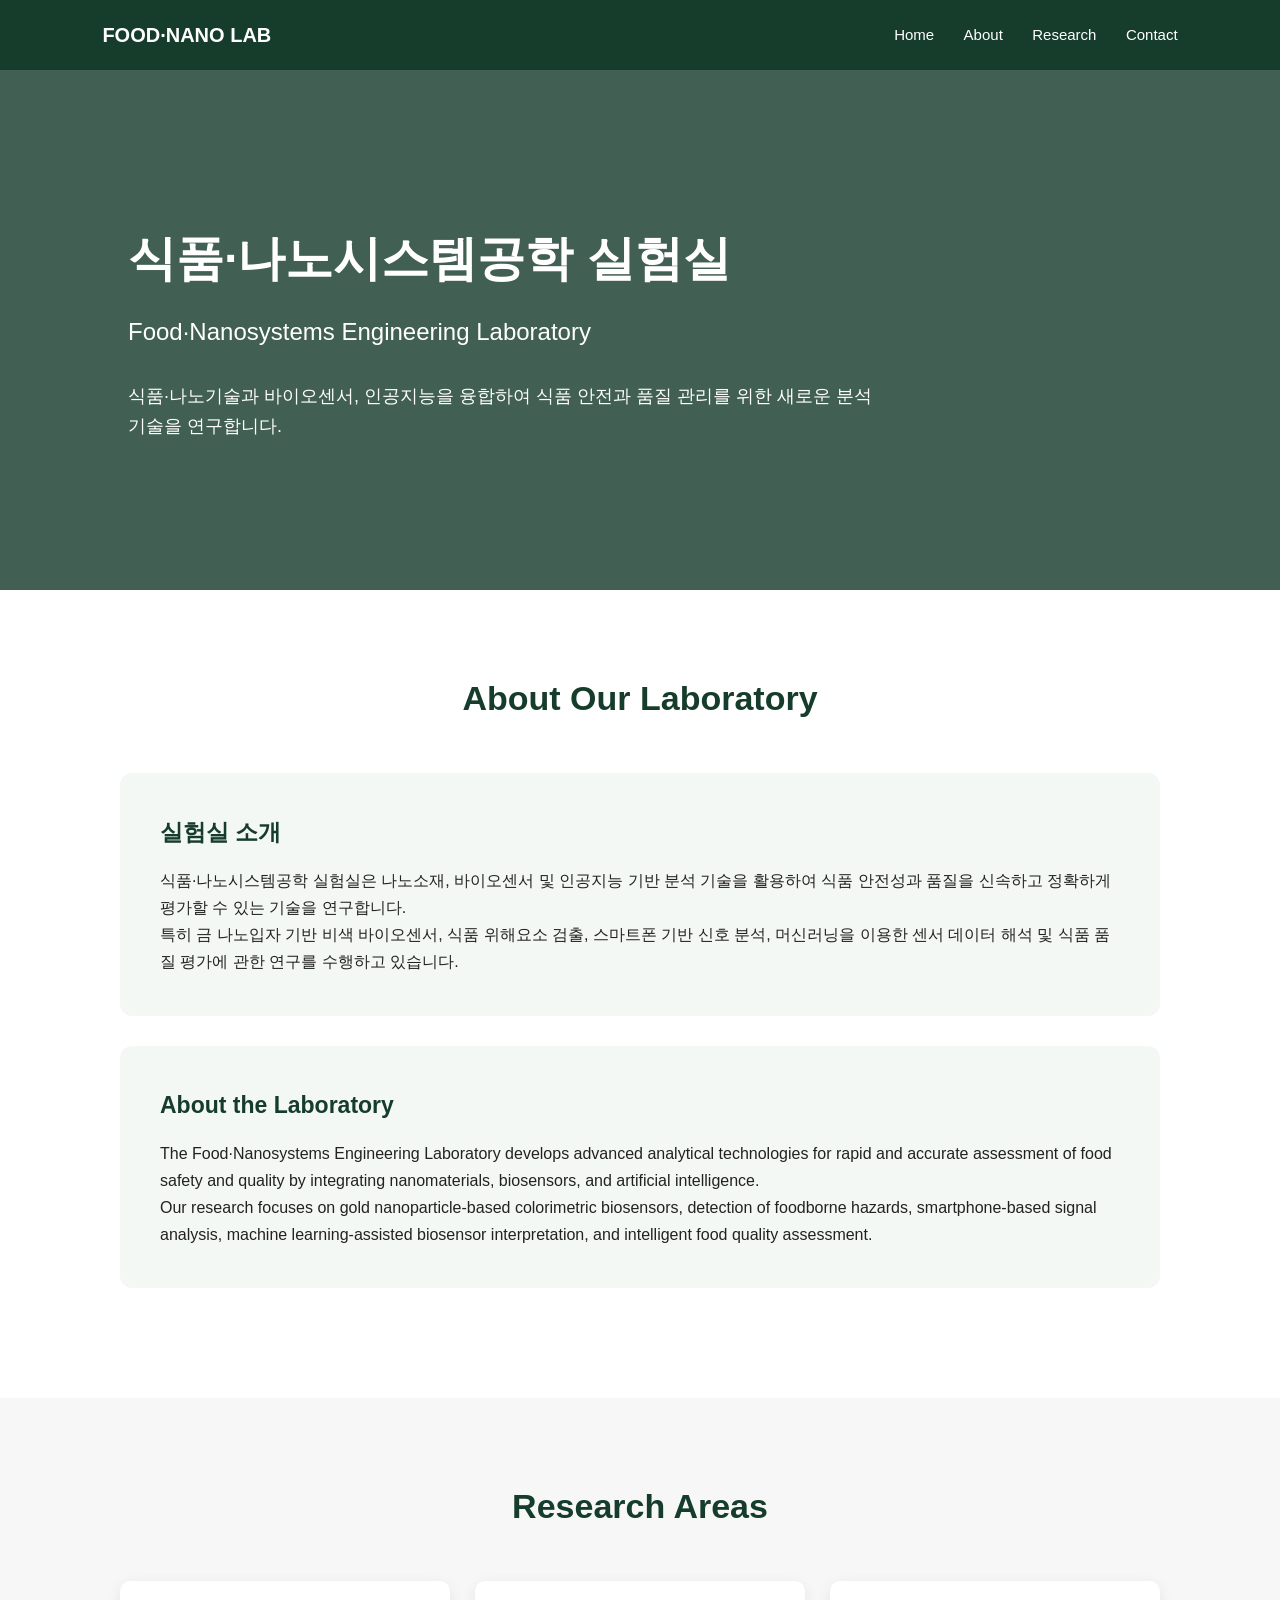
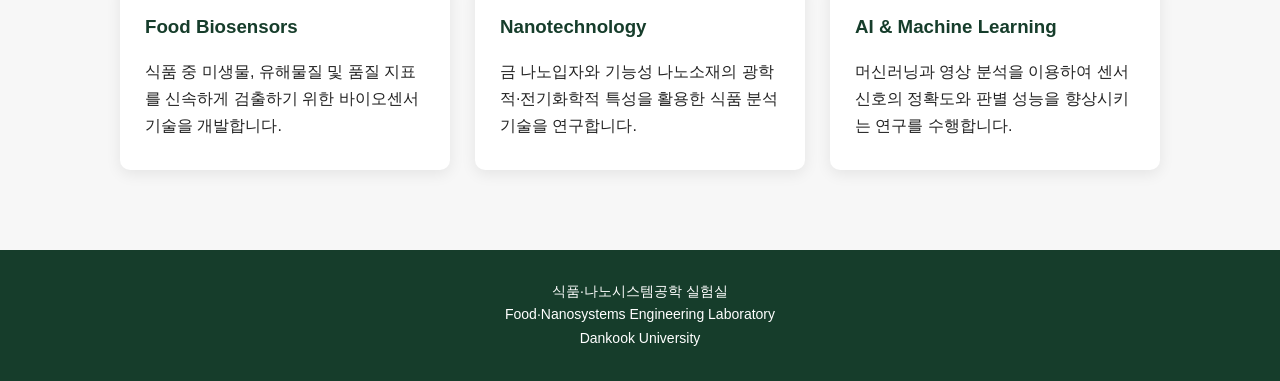
==== index.html @ b66c3d2a "Update index.html" ====
<!DOCTYPE html>
<html lang="ko">
<head>
  <meta charset="UTF-8">
  <meta name="viewport" content="width=device-width, initial-scale=1.0">

  <title>식품·나노시스템공학 실험실</title>

  <style>
    * {
      box-sizing: border-box;
      margin: 0;
      padding: 0;
    }

    body {
      font-family: Arial, "Noto Sans KR", sans-serif;
      color: #222;
      line-height: 1.7;
      background-color: #ffffff;
    }

    header {
      background-color: #163d2b;
      color: white;
      padding: 18px 8%;
      display: flex;
      justify-content: space-between;
      align-items: center;
    }

    .logo {
      font-size: 20px;
      font-weight: bold;
    }

    nav a {
      color: white;
      text-decoration: none;
      margin-left: 25px;
      font-size: 15px;
    }

    nav a:hover {
      text-decoration: underline;
    }

    .hero {
      min-height: 520px;
      padding: 120px 10%;
      display: flex;
      flex-direction: column;
      justify-content: center;
      background:
        linear-gradient(rgba(12, 50, 35, 0.78), rgba(12, 50, 35, 0.78)),
        url("https://images.unsplash.com/photo-1532187863486-abf9dbad1b69?auto=format&fit=crop&w=1600&q=80");
      background-size: cover;
      background-position: center;
      color: white;
    }

    .hero h1 {
      font-size: 48px;
      margin-bottom: 12px;
    }

    .hero h2 {
      font-size: 24px;
      font-weight: normal;
      margin-bottom: 28px;
    }

    .hero p {
      max-width: 760px;
      font-size: 18px;
    }

    .section {
      max-width: 1100px;
      margin: 0 auto;
      padding: 80px 30px;
    }

    .section-title {
      text-align: center;
      font-size: 34px;
      color: #163d2b;
      margin-bottom: 45px;
    }

    .about-box {
      background-color: #f4f8f5;
      padding: 40px;
      border-radius: 12px;
      margin-bottom: 30px;
    }

    .about-box h3 {
      color: #163d2b;
      margin-bottom: 15px;
      font-size: 23px;
    }

    .research {
      background-color: #f7f7f7;
    }

    .research-grid {
      display: grid;
      grid-template-columns: repeat(3, 1fr);
      gap: 25px;
    }

    .research-card {
      background-color: white;
      padding: 30px 25px;
      border-radius: 10px;
      box-shadow: 0 4px 15px rgba(0, 0, 0, 0.08);
    }

    .research-card h3 {
      color: #163d2b;
      margin-bottom: 15px;
    }

    footer {
      background-color: #163d2b;
      color: white;
      text-align: center;
      padding: 30px 20px;
      font-size: 14px;
    }

    @media (max-width: 768px) {
      header {
        flex-direction: column;
        align-items: flex-start;
      }

      nav {
        margin-top: 12px;
      }

      nav a {
        margin-left: 0;
        margin-right: 15px;
      }

      .hero {
        padding: 90px 30px;
      }

      .hero h1 {
        font-size: 34px;
      }

      .hero h2 {
        font-size: 19px;
      }

      .research-grid {
        grid-template-columns: 1fr;
      }
    }
  </style>
</head>

<body>

  <header>
    <div class="logo">FOOD·NANO LAB</div>

    <nav>
      <a href="#home">Home</a>
      <a href="#about">About</a>
      <a href="#research">Research</a>
      <a href="#contact">Contact</a>
    </nav>
  </header>

  <section class="hero" id="home">
    <h1>식품·나노시스템공학 실험실</h1>

    <h2>Food·Nanosystems Engineering Laboratory</h2>

    <p>
      식품·나노기술과 바이오센서, 인공지능을 융합하여
      식품 안전과 품질 관리를 위한 새로운 분석 기술을 연구합니다.
    </p>
  </section>

  <section class="section" id="about">
    <h2 class="section-title">About Our Laboratory</h2>

    <div class="about-box">
      <h3>실험실 소개</h3>

      <p>
        식품·나노시스템공학 실험실은 나노소재, 바이오센서 및
        인공지능 기반 분석 기술을 활용하여 식품 안전성과 품질을
        신속하고 정확하게 평가할 수 있는 기술을 연구합니다.
      </p>

      <p>
        특히 금 나노입자 기반 비색 바이오센서, 식품 위해요소 검출,
        스마트폰 기반 신호 분석, 머신러닝을 이용한 센서 데이터 해석 및
        식품 품질 평가에 관한 연구를 수행하고 있습니다.
      </p>
    </div>

    <div class="about-box">
      <h3>About the Laboratory</h3>

      <p>
        The Food·Nanosystems Engineering Laboratory develops advanced
        analytical technologies for rapid and accurate assessment of food
        safety and quality by integrating nanomaterials, biosensors, and
        artificial intelligence.
      </p>

      <p>
        Our research focuses on gold nanoparticle-based colorimetric
        biosensors, detection of foodborne hazards, smartphone-based signal
        analysis, machine learning-assisted biosensor interpretation, and
        intelligent food quality assessment.
      </p>
    </div>
  </section>

  <section class="research" id="research">
    <div class="section">
      <h2 class="section-title">Research Areas</h2>

      <div class="research-grid">

        <div class="research-card">
          <h3>Food Biosensors</h3>
          <p>
            식품 중 미생물, 유해물질 및 품질 지표를 신속하게 검출하기 위한
            바이오센서 기술을 개발합니다.
          </p>
        </div>

        <div class="research-card">
          <h3>Nanotechnology</h3>
          <p>
            금 나노입자와 기능성 나노소재의 광학적·전기화학적 특성을 활용한
            식품 분석 기술을 연구합니다.
          </p>
        </div>

        <div class="research-card">
          <h3>AI & Machine Learning</h3>
          <p>
            머신러닝과 영상 분석을 이용하여 센서 신호의 정확도와
            판별 성능을 향상시키는 연구를 수행합니다.
          </p>
        </div>

      </div>
    </div>
  </section>

  <footer id="contact">
    <p>식품·나노시스템공학 실험실</p>
    <p>Food·Nanosystems Engineering Laboratory</p>
    <p>Dankook University</p>
  </footer>

</body>
</html>
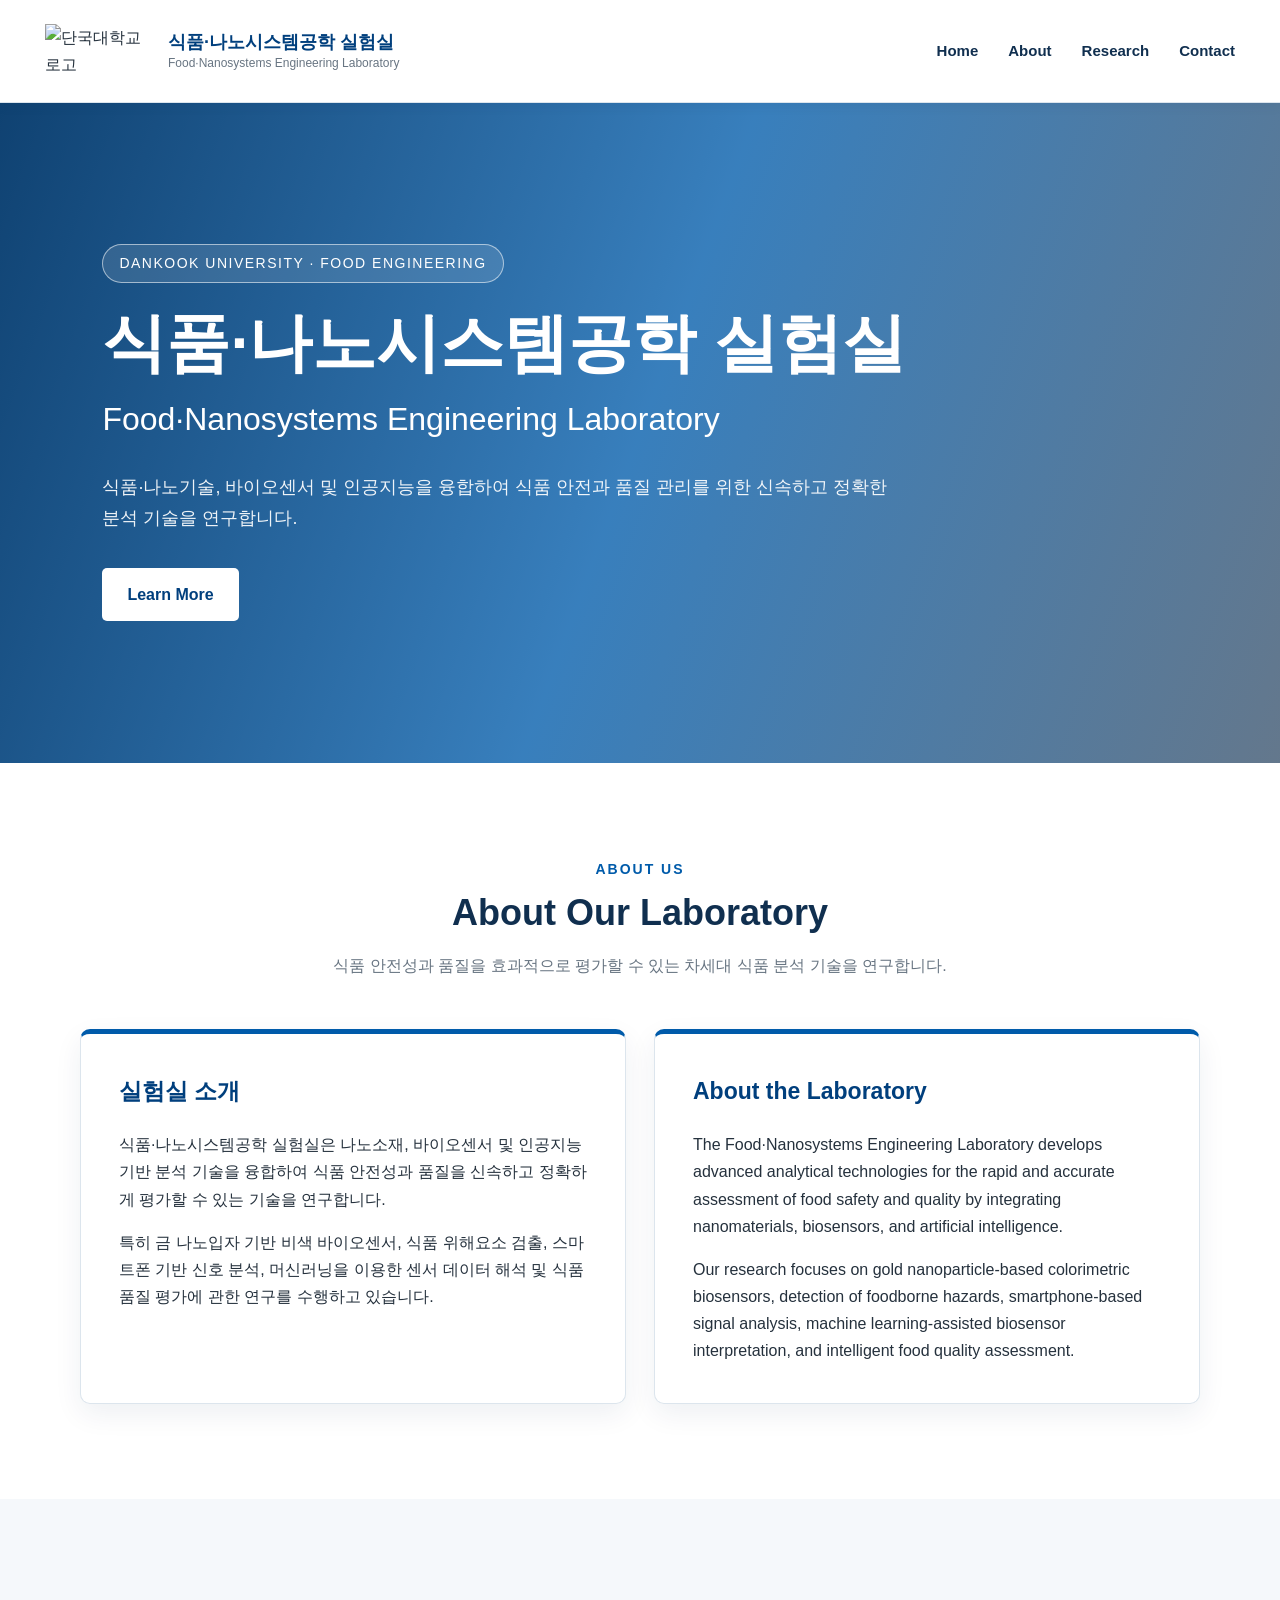
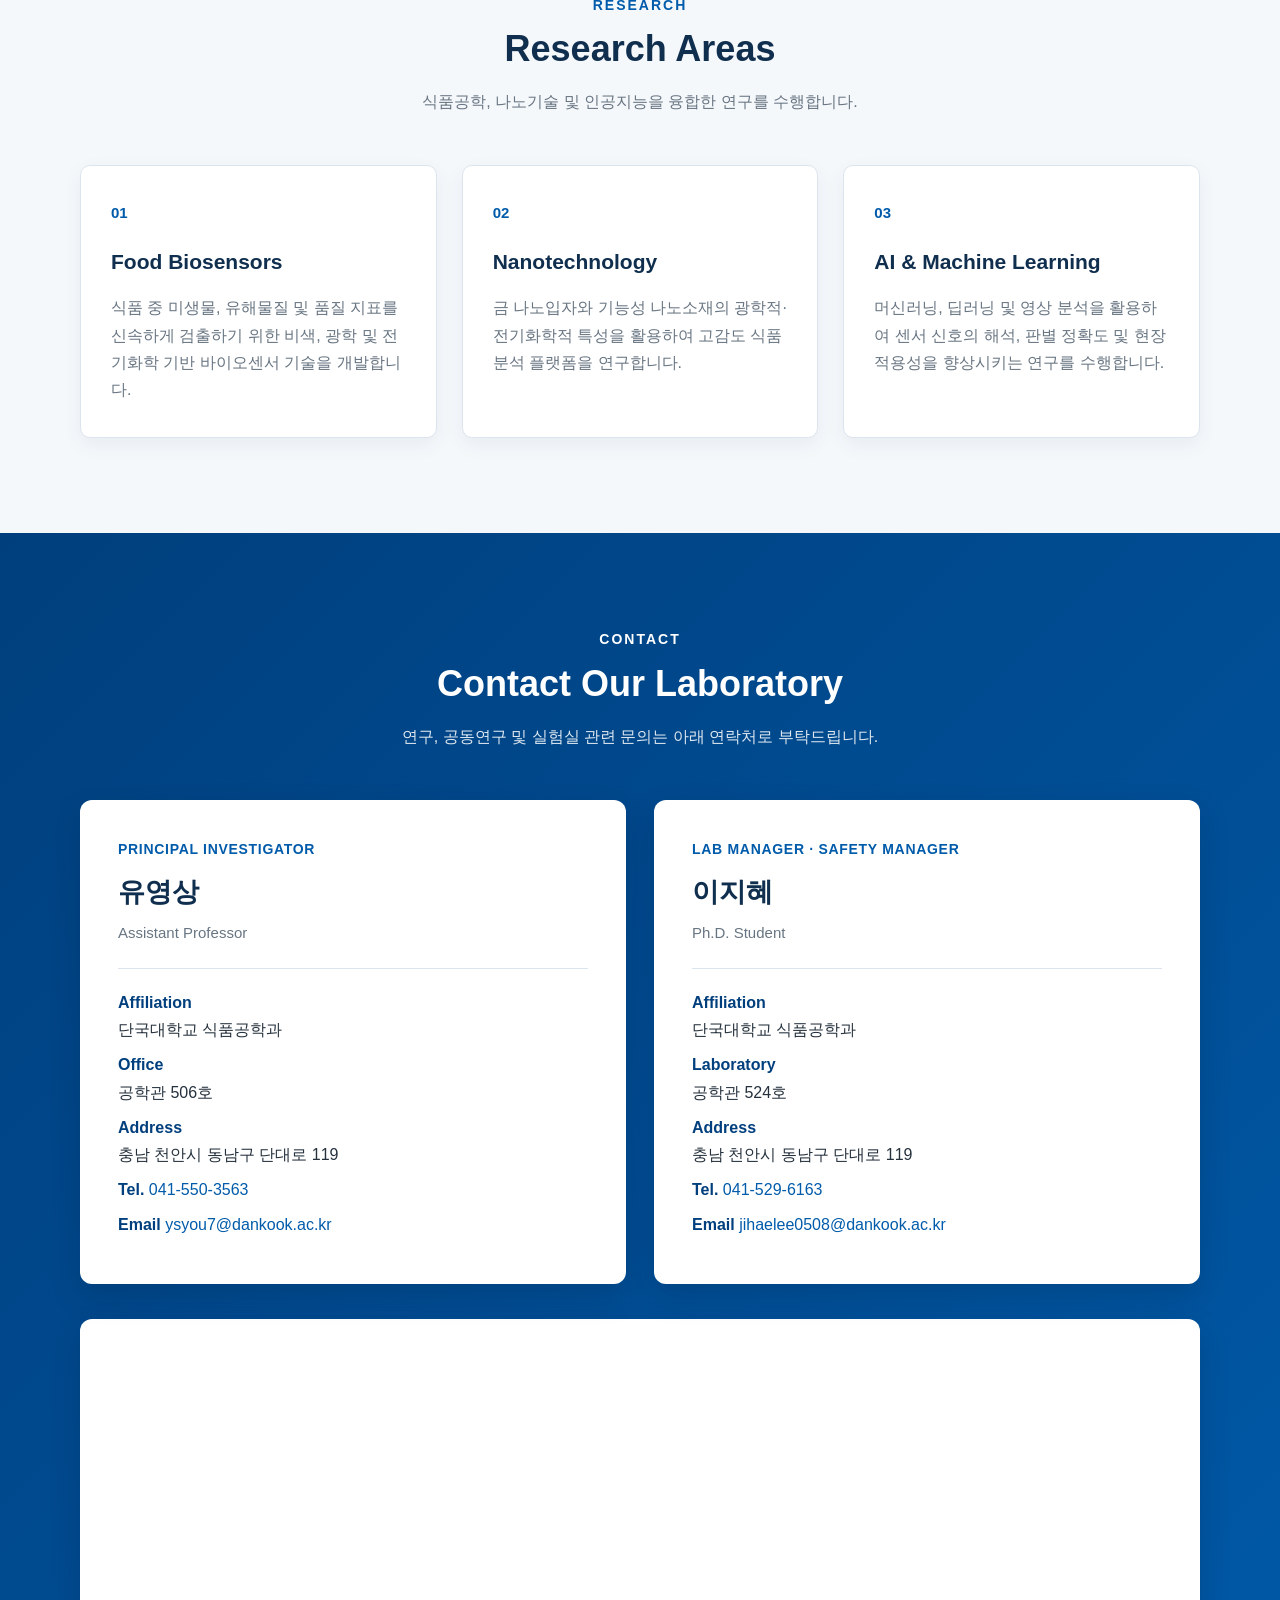
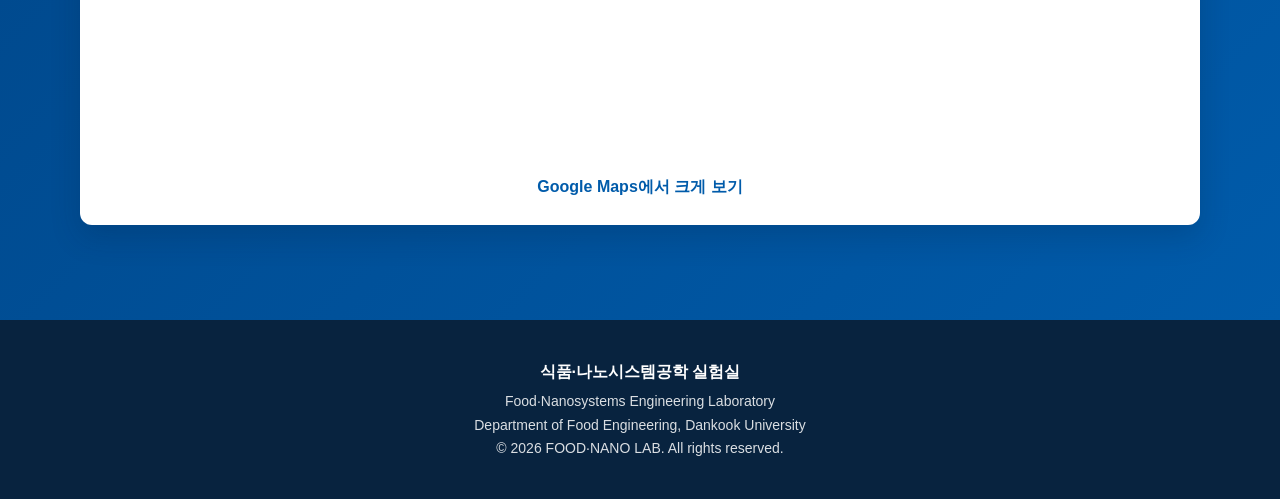
==== commit 882389a9: "Update index.html" ====
--- a/index.html
+++ b/index.html
@@ -4,105 +4,280 @@
   <meta charset="UTF-8">
   <meta name="viewport" content="width=device-width, initial-scale=1.0">
 
-  <title>식품·나노시스템공학 실험실</title>
+  <meta
+    name="description"
+    content="단국대학교 식품·나노시스템공학 실험실 공식 홈페이지"
+  >
+
+  <title>식품·나노시스템공학 실험실 | FOOD·NANO LAB</title>
 
   <style>
+    :root {
+      --dku-blue: #005baa;
+      --dku-dark-blue: #003f7d;
+      --dku-light-blue: #eaf4fc;
+      --navy: #102f4f;
+      --text: #25313d;
+      --gray: #687582;
+      --light-gray: #f5f8fb;
+      --border: #dce5ed;
+      --white: #ffffff;
+    }
+
     * {
       box-sizing: border-box;
       margin: 0;
       padding: 0;
     }
 
+    html {
+      scroll-behavior: smooth;
+    }
+
     body {
-      font-family: Arial, "Noto Sans KR", sans-serif;
-      color: #222;
+      font-family:
+        Arial,
+        "Noto Sans KR",
+        "Apple SD Gothic Neo",
+        sans-serif;
+      color: var(--text);
       line-height: 1.7;
-      background-color: #ffffff;
-    }
+      background-color: var(--white);
+    }
+
+    a {
+      color: inherit;
+    }
+
+    /* 상단 메뉴 */
 
     header {
-      background-color: #163d2b;
-      color: white;
-      padding: 18px 8%;
+      position: sticky;
+      top: 0;
+      z-index: 1000;
+      background-color: rgba(255, 255, 255, 0.96);
+      border-bottom: 1px solid var(--border);
+      box-shadow: 0 2px 12px rgba(16, 47, 79, 0.08);
+      backdrop-filter: blur(8px);
+    }
+
+    .header-inner {
+      max-width: 1250px;
+      min-height: 82px;
+      margin: 0 auto;
+      padding: 10px 30px;
       display: flex;
       justify-content: space-between;
       align-items: center;
-    }
-
-    .logo {
-      font-size: 20px;
-      font-weight: bold;
+      gap: 30px;
+    }
+
+    .brand {
+      display: flex;
+      align-items: center;
+      gap: 18px;
+      text-decoration: none;
+    }
+
+    .brand img {
+      width: 105px;
+      height: auto;
+      display: block;
+    }
+
+    .brand-text strong {
+      display: block;
+      color: var(--dku-dark-blue);
+      font-size: 18px;
+      line-height: 1.35;
+    }
+
+    .brand-text span {
+      display: block;
+      color: var(--gray);
+      font-size: 12px;
+      line-height: 1.4;
+    }
+
+    nav {
+      display: flex;
+      align-items: center;
+      gap: 30px;
     }
 
     nav a {
-      color: white;
+      position: relative;
+      color: var(--navy);
+      font-size: 15px;
+      font-weight: 700;
       text-decoration: none;
-      margin-left: 25px;
-      font-size: 15px;
+      padding: 28px 0;
+    }
+
+    nav a::after {
+      content: "";
+      position: absolute;
+      left: 0;
+      bottom: 20px;
+      width: 0;
+      height: 3px;
+      background-color: var(--dku-blue);
+      transition: width 0.25s ease;
     }
 
     nav a:hover {
-      text-decoration: underline;
-    }
+      color: var(--dku-blue);
+    }
+
+    nav a:hover::after {
+      width: 100%;
+    }
+
+    /* 메인 화면 */
 
     .hero {
-      min-height: 520px;
-      padding: 120px 10%;
+      position: relative;
+      min-height: 660px;
+      padding: 130px 8%;
       display: flex;
-      flex-direction: column;
-      justify-content: center;
+      align-items: center;
+      color: var(--white);
       background:
-        linear-gradient(rgba(12, 50, 35, 0.78), rgba(12, 50, 35, 0.78)),
-        url("https://images.unsplash.com/photo-1532187863486-abf9dbad1b69?auto=format&fit=crop&w=1600&q=80");
+        linear-gradient(
+          110deg,
+          rgba(0, 54, 105, 0.94),
+          rgba(0, 91, 170, 0.78),
+          rgba(16, 47, 79, 0.65)
+        ),
+        url("https://images.unsplash.com/photo-1532187863486-abf9dbad1b69?auto=format&fit=crop&w=1800&q=85");
       background-size: cover;
       background-position: center;
-      color: white;
+    }
+
+    .hero-content {
+      width: 100%;
+      max-width: 1250px;
+      margin: 0 auto;
+    }
+
+    .hero-label {
+      display: inline-block;
+      margin-bottom: 20px;
+      padding: 7px 16px;
+      border: 1px solid rgba(255, 255, 255, 0.55);
+      border-radius: 30px;
+      background-color: rgba(255, 255, 255, 0.12);
+      font-size: 14px;
+      letter-spacing: 1.5px;
     }
 
     .hero h1 {
-      font-size: 48px;
-      margin-bottom: 12px;
+      max-width: 900px;
+      margin-bottom: 14px;
+      font-size: clamp(38px, 5vw, 66px);
+      line-height: 1.25;
+      word-break: keep-all;
     }
 
     .hero h2 {
-      font-size: 24px;
-      font-weight: normal;
-      margin-bottom: 28px;
+      max-width: 900px;
+      margin-bottom: 30px;
+      font-size: clamp(21px, 2.5vw, 32px);
+      font-weight: 400;
+      line-height: 1.4;
     }
 
     .hero p {
-      max-width: 760px;
+      max-width: 820px;
+      color: rgba(255, 255, 255, 0.92);
       font-size: 18px;
-    }
+      word-break: keep-all;
+    }
+
+    .hero-button {
+      display: inline-block;
+      margin-top: 35px;
+      padding: 13px 25px;
+      border-radius: 5px;
+      background-color: var(--white);
+      color: var(--dku-dark-blue);
+      font-weight: 700;
+      text-decoration: none;
+      transition:
+        transform 0.2s ease,
+        background-color 0.2s ease;
+    }
+
+    .hero-button:hover {
+      transform: translateY(-2px);
+      background-color: var(--dku-light-blue);
+    }
+
+    /* 공통 영역 */
 
     .section {
-      max-width: 1100px;
+      max-width: 1180px;
       margin: 0 auto;
-      padding: 80px 30px;
-    }
-
-    .section-title {
+      padding: 95px 30px;
+    }
+
+    .section-heading {
+      margin-bottom: 50px;
       text-align: center;
-      font-size: 34px;
-      color: #163d2b;
-      margin-bottom: 45px;
-    }
-
-    .about-box {
-      background-color: #f4f8f5;
-      padding: 40px;
-      border-radius: 12px;
-      margin-bottom: 30px;
-    }
-
-    .about-box h3 {
-      color: #163d2b;
-      margin-bottom: 15px;
+    }
+
+    .section-heading span {
+      display: block;
+      margin-bottom: 8px;
+      color: var(--dku-blue);
+      font-size: 14px;
+      font-weight: 700;
+      letter-spacing: 2px;
+    }
+
+    .section-heading h2 {
+      color: var(--navy);
+      font-size: 36px;
+      line-height: 1.35;
+    }
+
+    .section-heading p {
+      max-width: 730px;
+      margin: 14px auto 0;
+      color: var(--gray);
+    }
+
+    /* 실험실 소개 */
+
+    .about-grid {
+      display: grid;
+      grid-template-columns: repeat(2, 1fr);
+      gap: 28px;
+    }
+
+    .about-card {
+      padding: 38px;
+      border: 1px solid var(--border);
+      border-top: 5px solid var(--dku-blue);
+      border-radius: 10px;
+      background-color: var(--white);
+      box-shadow: 0 10px 28px rgba(16, 47, 79, 0.07);
+    }
+
+    .about-card h3 {
+      margin-bottom: 20px;
+      color: var(--dku-dark-blue);
       font-size: 23px;
     }
 
-    .research {
-      background-color: #f7f7f7;
+    .about-card p + p {
+      margin-top: 16px;
+    }
+
+    /* 연구 분야 */
+
+    .research-section {
+      background-color: var(--light-gray);
     }
 
     .research-grid {
@@ -112,54 +287,242 @@
     }
 
     .research-card {
-      background-color: white;
-      padding: 30px 25px;
+      min-height: 265px;
+      padding: 34px 30px;
+      border: 1px solid var(--border);
       border-radius: 10px;
-      box-shadow: 0 4px 15px rgba(0, 0, 0, 0.08);
+      background-color: var(--white);
+      box-shadow: 0 7px 20px rgba(16, 47, 79, 0.06);
+      transition:
+        transform 0.25s ease,
+        box-shadow 0.25s ease;
+    }
+
+    .research-card:hover {
+      transform: translateY(-6px);
+      box-shadow: 0 14px 30px rgba(16, 47, 79, 0.12);
+    }
+
+    .research-number {
+      margin-bottom: 18px;
+      color: var(--dku-blue);
+      font-size: 15px;
+      font-weight: 700;
     }
 
     .research-card h3 {
-      color: #163d2b;
       margin-bottom: 15px;
-    }
+      color: var(--navy);
+      font-size: 21px;
+    }
+
+    .research-card p {
+      color: var(--gray);
+    }
+
+    /* 연락처 */
+
+    .contact-section {
+      background:
+        linear-gradient(
+          135deg,
+          var(--dku-dark-blue),
+          var(--dku-blue)
+        );
+    }
+
+    .contact-section .section-heading span,
+    .contact-section .section-heading h2,
+    .contact-section .section-heading p {
+      color: var(--white);
+    }
+
+    .contact-section .section-heading p {
+      opacity: 0.87;
+    }
+
+    .contact-grid {
+      display: grid;
+      grid-template-columns: repeat(2, 1fr);
+      gap: 28px;
+      margin-bottom: 35px;
+    }
+
+    .contact-card {
+      padding: 38px;
+      border-radius: 12px;
+      background-color: var(--white);
+      box-shadow: 0 12px 30px rgba(0, 30, 60, 0.2);
+    }
+
+    .contact-role {
+      margin-bottom: 8px;
+      color: var(--dku-blue);
+      font-size: 14px;
+      font-weight: 700;
+      letter-spacing: 0.7px;
+    }
+
+    .contact-card h3 {
+      margin-bottom: 5px;
+      color: var(--navy);
+      font-size: 27px;
+    }
+
+    .contact-status {
+      margin-bottom: 22px;
+      color: var(--gray);
+      font-size: 15px;
+    }
+
+    .contact-info {
+      padding-top: 20px;
+      border-top: 1px solid var(--border);
+    }
+
+    .contact-info p {
+      margin-bottom: 8px;
+    }
+
+    .contact-info strong {
+      color: var(--dku-dark-blue);
+    }
+
+    .contact-info a {
+      color: var(--dku-blue);
+      text-decoration: none;
+    }
+
+    .contact-info a:hover {
+      text-decoration: underline;
+    }
+
+    /* 지도 */
+
+    .map-box {
+      overflow: hidden;
+      border: 6px solid rgba(255, 255, 255, 0.25);
+      border-radius: 12px;
+      background-color: var(--white);
+      box-shadow: 0 12px 30px rgba(0, 30, 60, 0.2);
+    }
+
+    .map-box iframe {
+      width: 100%;
+      height: 430px;
+      display: block;
+      border: 0;
+    }
+
+    .map-link {
+      padding: 18px 22px;
+      text-align: center;
+      background-color: var(--white);
+    }
+
+    .map-link a {
+      color: var(--dku-blue);
+      font-weight: 700;
+      text-decoration: none;
+    }
+
+    .map-link a:hover {
+      text-decoration: underline;
+    }
+
+    /* 하단 */
 
     footer {
-      background-color: #163d2b;
-      color: white;
+      padding: 38px 20px;
+      background-color: #08233f;
+      color: rgba(255, 255, 255, 0.85);
       text-align: center;
-      padding: 30px 20px;
       font-size: 14px;
     }
 
-    @media (max-width: 768px) {
-      header {
+    footer strong {
+      display: block;
+      margin-bottom: 5px;
+      color: var(--white);
+      font-size: 16px;
+    }
+
+    /* 모바일 */
+
+    @media (max-width: 900px) {
+      .header-inner {
         flex-direction: column;
         align-items: flex-start;
+        padding: 14px 24px;
       }
 
       nav {
-        margin-top: 12px;
+        width: 100%;
+        gap: 20px;
+        overflow-x: auto;
       }
 
       nav a {
-        margin-left: 0;
-        margin-right: 15px;
+        padding: 7px 0 12px;
+        white-space: nowrap;
+      }
+
+      nav a::after {
+        bottom: 5px;
       }
 
       .hero {
-        padding: 90px 30px;
+        min-height: 590px;
+        padding: 100px 30px;
+      }
+
+      .about-grid,
+      .research-grid,
+      .contact-grid {
+        grid-template-columns: 1fr;
+      }
+    }
+
+    @media (max-width: 600px) {
+      .brand img {
+        width: 80px;
+      }
+
+      .brand-text strong {
+        font-size: 15px;
+      }
+
+      .brand-text span {
+        font-size: 10px;
       }
 
       .hero h1 {
-        font-size: 34px;
+        font-size: 36px;
       }
 
       .hero h2 {
-        font-size: 19px;
-      }
-
-      .research-grid {
-        grid-template-columns: 1fr;
+        font-size: 21px;
+      }
+
+      .hero p {
+        font-size: 16px;
+      }
+
+      .section {
+        padding: 70px 20px;
+      }
+
+      .section-heading h2 {
+        font-size: 29px;
+      }
+
+      .about-card,
+      .contact-card {
+        padding: 28px 23px;
+      }
+
+      .map-box iframe {
+        height: 340px;
       }
     }
   </style>
@@ -168,103 +531,274 @@
 <body>
 
   <header>
-    <div class="logo">FOOD·NANO LAB</div>
-
-    <nav>
-      <a href="#home">Home</a>
-      <a href="#about">About</a>
-      <a href="#research">Research</a>
-      <a href="#contact">Contact</a>
-    </nav>
+    <div class="header-inner">
+
+      <a class="brand" href="#home">
+        <img src="dku-logo.png" alt="단국대학교 로고">
+
+        <div class="brand-text">
+          <strong>식품·나노시스템공학 실험실</strong>
+          <span>Food·Nanosystems Engineering Laboratory</span>
+        </div>
+      </a>
+
+      <nav aria-label="주요 메뉴">
+        <a href="#home">Home</a>
+        <a href="#about">About</a>
+        <a href="#research">Research</a>
+        <a href="#contact">Contact</a>
+      </nav>
+
+    </div>
   </header>
 
-  <section class="hero" id="home">
-    <h1>식품·나노시스템공학 실험실</h1>
-
-    <h2>Food·Nanosystems Engineering Laboratory</h2>
-
-    <p>
-      식품·나노기술과 바이오센서, 인공지능을 융합하여
-      식품 안전과 품질 관리를 위한 새로운 분석 기술을 연구합니다.
-    </p>
-  </section>
-
-  <section class="section" id="about">
-    <h2 class="section-title">About Our Laboratory</h2>
-
-    <div class="about-box">
-      <h3>실험실 소개</h3>
-
-      <p>
-        식품·나노시스템공학 실험실은 나노소재, 바이오센서 및
-        인공지능 기반 분석 기술을 활용하여 식품 안전성과 품질을
-        신속하고 정확하게 평가할 수 있는 기술을 연구합니다.
-      </p>
-
-      <p>
-        특히 금 나노입자 기반 비색 바이오센서, 식품 위해요소 검출,
-        스마트폰 기반 신호 분석, 머신러닝을 이용한 센서 데이터 해석 및
-        식품 품질 평가에 관한 연구를 수행하고 있습니다.
-      </p>
-    </div>
-
-    <div class="about-box">
-      <h3>About the Laboratory</h3>
-
-      <p>
-        The Food·Nanosystems Engineering Laboratory develops advanced
-        analytical technologies for rapid and accurate assessment of food
-        safety and quality by integrating nanomaterials, biosensors, and
-        artificial intelligence.
-      </p>
-
-      <p>
-        Our research focuses on gold nanoparticle-based colorimetric
-        biosensors, detection of foodborne hazards, smartphone-based signal
-        analysis, machine learning-assisted biosensor interpretation, and
-        intelligent food quality assessment.
-      </p>
-    </div>
-  </section>
-
-  <section class="research" id="research">
-    <div class="section">
-      <h2 class="section-title">Research Areas</h2>
-
-      <div class="research-grid">
-
-        <div class="research-card">
-          <h3>Food Biosensors</h3>
+  <main>
+
+    <section class="hero" id="home">
+      <div class="hero-content">
+
+        <div class="hero-label">
+          DANKOOK UNIVERSITY · FOOD ENGINEERING
+        </div>
+
+        <h1>식품·나노시스템공학 실험실</h1>
+
+        <h2>Food·Nanosystems Engineering Laboratory</h2>
+
+        <p>
+          식품·나노기술, 바이오센서 및 인공지능을 융합하여
+          식품 안전과 품질 관리를 위한 신속하고 정확한 분석 기술을 연구합니다.
+        </p>
+
+        <a class="hero-button" href="#about">
+          Learn More
+        </a>
+
+      </div>
+    </section>
+
+    <section id="about">
+      <div class="section">
+
+        <div class="section-heading">
+          <span>ABOUT US</span>
+          <h2>About Our Laboratory</h2>
           <p>
-            식품 중 미생물, 유해물질 및 품질 지표를 신속하게 검출하기 위한
-            바이오센서 기술을 개발합니다.
+            식품 안전성과 품질을 효과적으로 평가할 수 있는
+            차세대 식품 분석 기술을 연구합니다.
           </p>
         </div>
 
-        <div class="research-card">
-          <h3>Nanotechnology</h3>
+        <div class="about-grid">
+
+          <article class="about-card">
+            <h3>실험실 소개</h3>
+
+            <p>
+              식품·나노시스템공학 실험실은 나노소재, 바이오센서 및
+              인공지능 기반 분석 기술을 융합하여 식품 안전성과 품질을
+              신속하고 정확하게 평가할 수 있는 기술을 연구합니다.
+            </p>
+
+            <p>
+              특히 금 나노입자 기반 비색 바이오센서, 식품 위해요소 검출,
+              스마트폰 기반 신호 분석, 머신러닝을 이용한 센서 데이터 해석 및
+              식품 품질 평가에 관한 연구를 수행하고 있습니다.
+            </p>
+          </article>
+
+          <article class="about-card">
+            <h3>About the Laboratory</h3>
+
+            <p>
+              The Food·Nanosystems Engineering Laboratory develops
+              advanced analytical technologies for the rapid and accurate
+              assessment of food safety and quality by integrating
+              nanomaterials, biosensors, and artificial intelligence.
+            </p>
+
+            <p>
+              Our research focuses on gold nanoparticle-based colorimetric
+              biosensors, detection of foodborne hazards, smartphone-based
+              signal analysis, machine learning-assisted biosensor
+              interpretation, and intelligent food quality assessment.
+            </p>
+          </article>
+
+        </div>
+      </div>
+    </section>
+
+    <section class="research-section" id="research">
+      <div class="section">
+
+        <div class="section-heading">
+          <span>RESEARCH</span>
+          <h2>Research Areas</h2>
           <p>
-            금 나노입자와 기능성 나노소재의 광학적·전기화학적 특성을 활용한
-            식품 분석 기술을 연구합니다.
+            식품공학, 나노기술 및 인공지능을 융합한 연구를 수행합니다.
           </p>
         </div>
 
-        <div class="research-card">
-          <h3>AI & Machine Learning</h3>
+        <div class="research-grid">
+
+          <article class="research-card">
+            <div class="research-number">01</div>
+            <h3>Food Biosensors</h3>
+            <p>
+              식품 중 미생물, 유해물질 및 품질 지표를 신속하게 검출하기 위한
+              비색, 광학 및 전기화학 기반 바이오센서 기술을 개발합니다.
+            </p>
+          </article>
+
+          <article class="research-card">
+            <div class="research-number">02</div>
+            <h3>Nanotechnology</h3>
+            <p>
+              금 나노입자와 기능성 나노소재의 광학적·전기화학적 특성을
+              활용하여 고감도 식품 분석 플랫폼을 연구합니다.
+            </p>
+          </article>
+
+          <article class="research-card">
+            <div class="research-number">03</div>
+            <h3>AI & Machine Learning</h3>
+            <p>
+              머신러닝, 딥러닝 및 영상 분석을 활용하여 센서 신호의 해석,
+              판별 정확도 및 현장 적용성을 향상시키는 연구를 수행합니다.
+            </p>
+          </article>
+
+        </div>
+      </div>
+    </section>
+
+    <section class="contact-section" id="contact">
+      <div class="section">
+
+        <div class="section-heading">
+          <span>CONTACT</span>
+          <h2>Contact Our Laboratory</h2>
           <p>
-            머신러닝과 영상 분석을 이용하여 센서 신호의 정확도와
-            판별 성능을 향상시키는 연구를 수행합니다.
+            연구, 공동연구 및 실험실 관련 문의는 아래 연락처로 부탁드립니다.
           </p>
         </div>
 
+        <div class="contact-grid">
+
+          <article class="contact-card">
+            <div class="contact-role">PRINCIPAL INVESTIGATOR</div>
+
+            <h3>유영상</h3>
+
+            <div class="contact-status">
+              Assistant Professor
+            </div>
+
+            <div class="contact-info">
+              <p>
+                <strong>Affiliation</strong><br>
+                단국대학교 식품공학과
+              </p>
+
+              <p>
+                <strong>Office</strong><br>
+                공학관 506호
+              </p>
+
+              <p>
+                <strong>Address</strong><br>
+                충남 천안시 동남구 단대로 119
+              </p>
+
+              <p>
+                <strong>Tel.</strong>
+                <a href="tel:0415503563">041-550-3563</a>
+              </p>
+
+              <p>
+                <strong>Email</strong>
+                <a href="mailto:ysyou7@dankook.ac.kr">
+                  ysyou7@dankook.ac.kr
+                </a>
+              </p>
+            </div>
+          </article>
+
+          <article class="contact-card">
+            <div class="contact-role">
+              LAB MANAGER · SAFETY MANAGER
+            </div>
+
+            <h3>이지혜</h3>
+
+            <div class="contact-status">
+              Ph.D. Student
+            </div>
+
+            <div class="contact-info">
+              <p>
+                <strong>Affiliation</strong><br>
+                단국대학교 식품공학과
+              </p>
+
+              <p>
+                <strong>Laboratory</strong><br>
+                공학관 524호
+              </p>
+
+              <p>
+                <strong>Address</strong><br>
+                충남 천안시 동남구 단대로 119
+              </p>
+
+              <p>
+                <strong>Tel.</strong>
+                <a href="tel:0415296163">041-529-6163</a>
+              </p>
+
+              <p>
+                <strong>Email</strong>
+                <a href="mailto:jihaelee0508@dankook.ac.kr">
+                  jihaelee0508@dankook.ac.kr
+                </a>
+              </p>
+            </div>
+          </article>
+
+        </div>
+
+        <div class="map-box">
+
+          <iframe
+            title="단국대학교 천안캠퍼스 위치"
+            src="https://www.google.com/maps?q=단국대학교+천안캠퍼스+충남+천안시+동남구+단대로+119&output=embed"
+            loading="lazy"
+            allowfullscreen
+            referrerpolicy="no-referrer-when-downgrade">
+          </iframe>
+
+          <div class="map-link">
+            <a
+              href="https://maps.app.goo.gl/obGZvCjWVtRnYGpY9"
+              target="_blank"
+              rel="noopener noreferrer">
+              Google Maps에서 크게 보기
+            </a>
+          </div>
+
+        </div>
+
       </div>
-    </div>
-  </section>
-
-  <footer id="contact">
-    <p>식품·나노시스템공학 실험실</p>
+    </section>
+
+  </main>
+
+  <footer>
+    <strong>식품·나노시스템공학 실험실</strong>
     <p>Food·Nanosystems Engineering Laboratory</p>
-    <p>Dankook University</p>
+    <p>Department of Food Engineering, Dankook University</p>
+    <p>© 2026 FOOD·NANO LAB. All rights reserved.</p>
   </footer>
 
 </body>
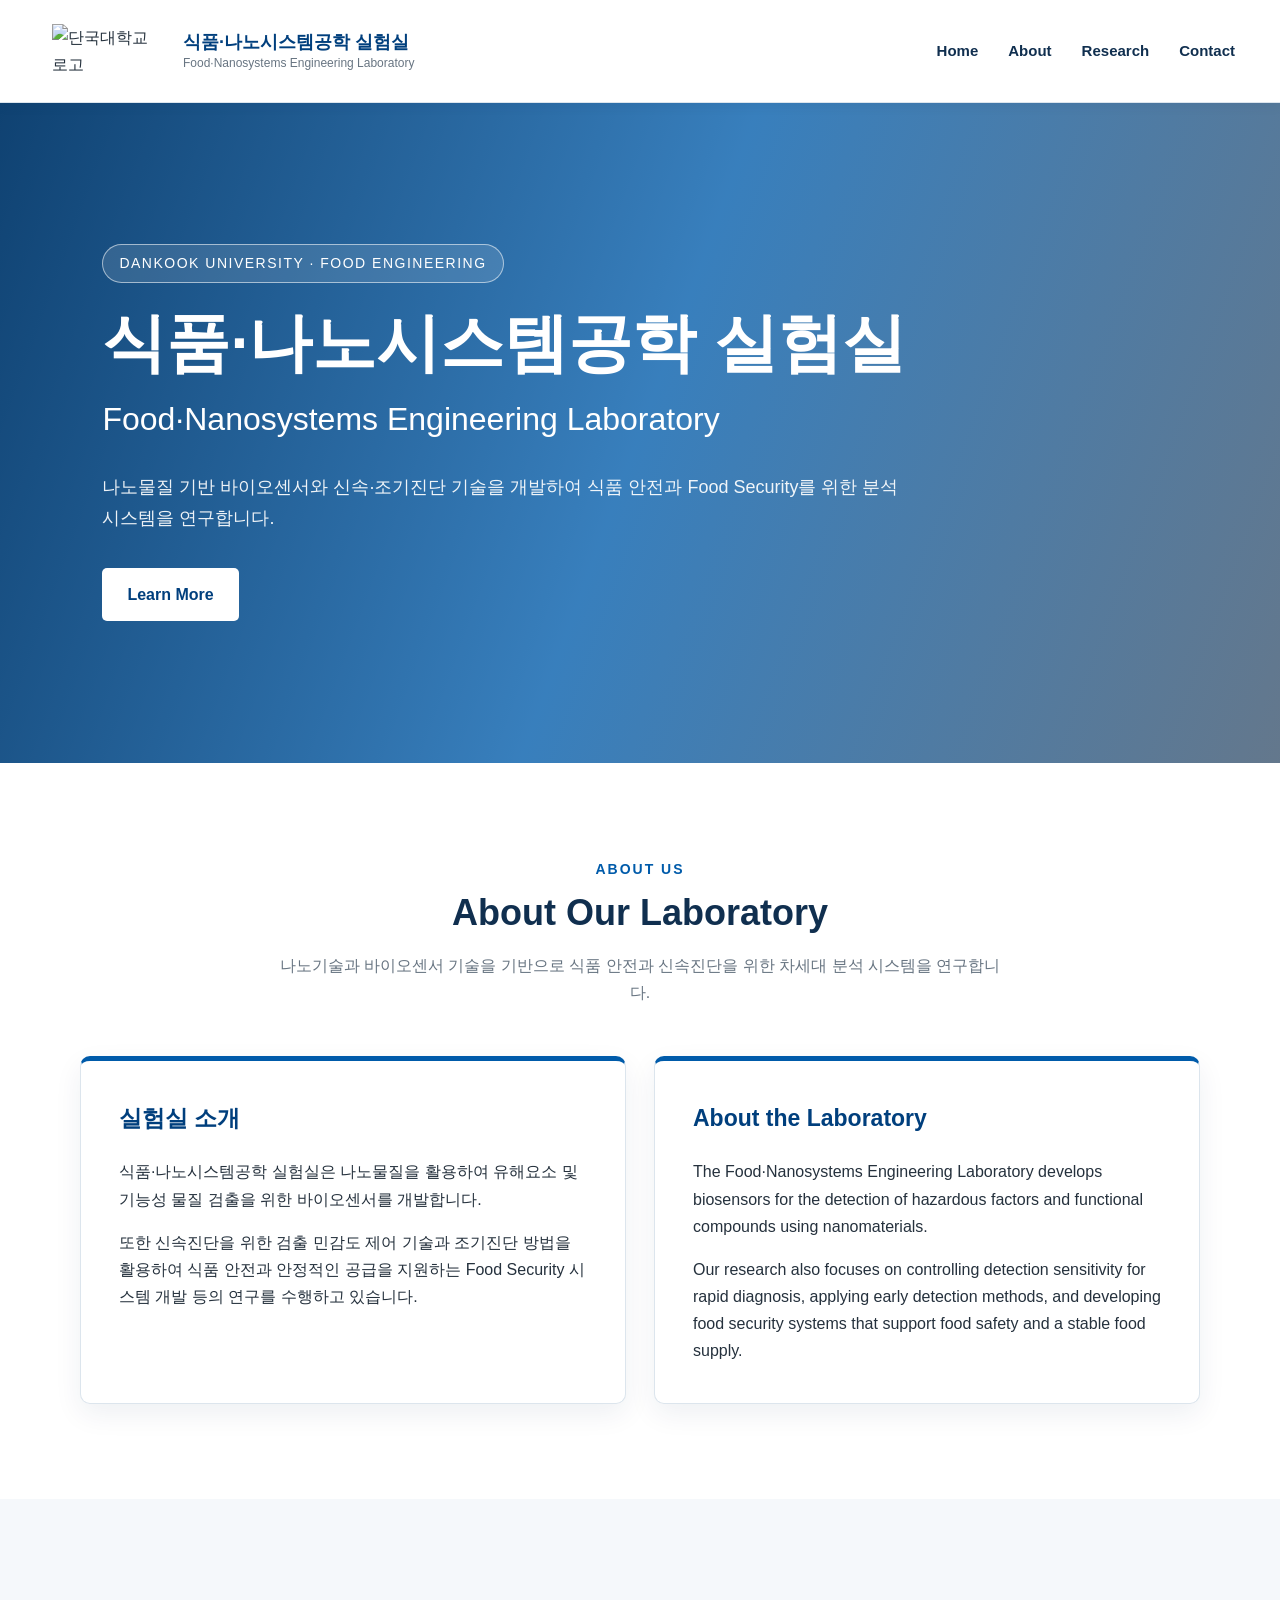
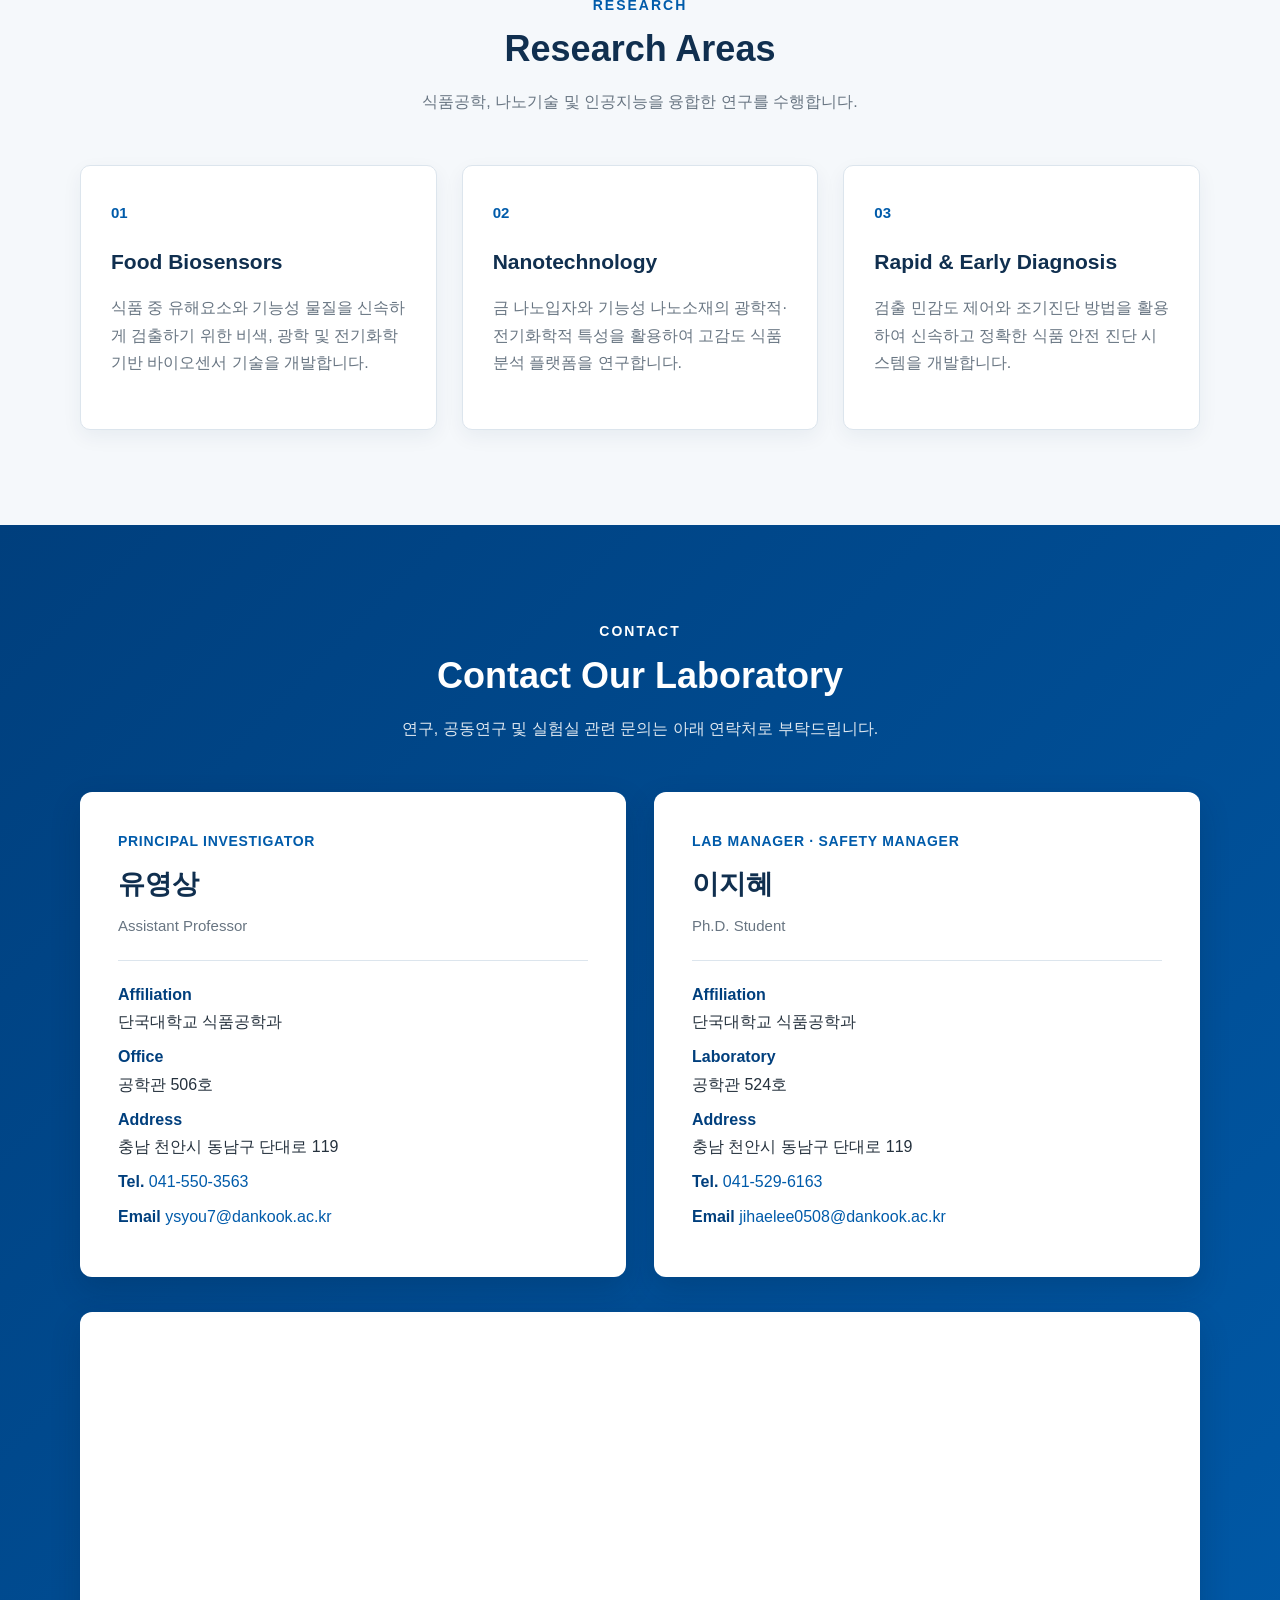
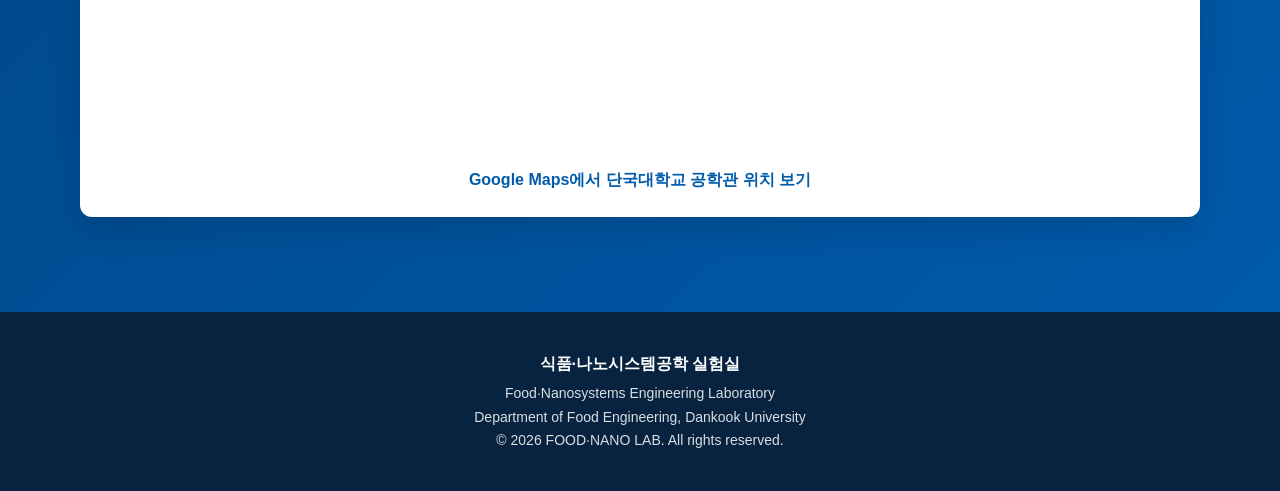
==== commit b2259cf3: "Update index.html" ====
--- a/index.html
+++ b/index.html
@@ -49,8 +49,6 @@
       color: inherit;
     }
 
-    /* 상단 메뉴 */
-
     header {
       position: sticky;
       top: 0;
@@ -63,7 +61,7 @@
 
     .header-inner {
       max-width: 1250px;
-      min-height: 82px;
+      min-height: 88px;
       margin: 0 auto;
       padding: 10px 30px;
       display: flex;
@@ -79,10 +77,23 @@
       text-decoration: none;
     }
 
-    .brand img {
-      width: 105px;
-      height: auto;
+    .brand-logo-box {
+      width: 120px;
+      height: 64px;
+      padding: 5px 7px;
+      display: flex;
+      align-items: center;
+      justify-content: center;
+      flex-shrink: 0;
+      border-radius: 6px;
+      background-color: #ffffff;
+    }
+
+    .brand-logo-box img {
+      width: 100%;
+      height: 100%;
       display: block;
+      object-fit: contain;
     }
 
     .brand-text strong {
@@ -132,8 +143,6 @@
     nav a:hover::after {
       width: 100%;
     }
-
-    /* 메인 화면 */
 
     .hero {
       position: relative;
@@ -213,8 +222,6 @@
       background-color: var(--dku-light-blue);
     }
 
-    /* 공통 영역 */
-
     .section {
       max-width: 1180px;
       margin: 0 auto;
@@ -247,8 +254,6 @@
       color: var(--gray);
     }
 
-    /* 실험실 소개 */
-
     .about-grid {
       display: grid;
       grid-template-columns: repeat(2, 1fr);
@@ -273,8 +278,6 @@
     .about-card p + p {
       margin-top: 16px;
     }
-
-    /* 연구 분야 */
 
     .research-section {
       background-color: var(--light-gray);
@@ -320,8 +323,6 @@
       color: var(--gray);
     }
 
-    /* 연락처 */
-
     .contact-section {
       background:
         linear-gradient(
@@ -397,8 +398,6 @@
       text-decoration: underline;
     }
 
-    /* 지도 */
-
     .map-box {
       overflow: hidden;
       border: 6px solid rgba(255, 255, 255, 0.25);
@@ -430,8 +429,6 @@
       text-decoration: underline;
     }
 
-    /* 하단 */
-
     footer {
       padding: 38px 20px;
       background-color: #08233f;
@@ -447,8 +444,6 @@
       font-size: 16px;
     }
 
-    /* 모바일 */
-
     @media (max-width: 900px) {
       .header-inner {
         flex-direction: column;
@@ -484,8 +479,9 @@
     }
 
     @media (max-width: 600px) {
-      .brand img {
-        width: 80px;
+      .brand-logo-box {
+        width: 92px;
+        height: 52px;
       }
 
       .brand-text strong {
@@ -534,7 +530,9 @@
     <div class="header-inner">
 
       <a class="brand" href="#home">
-        <img src="dku-logo.png" alt="단국대학교 로고">
+        <div class="brand-logo-box">
+          <img src="./dku-logo.jpg" alt="단국대학교 로고">
+        </div>
 
         <div class="brand-text">
           <strong>식품·나노시스템공학 실험실</strong>
@@ -566,8 +564,8 @@
         <h2>Food·Nanosystems Engineering Laboratory</h2>
 
         <p>
-          식품·나노기술, 바이오센서 및 인공지능을 융합하여
-          식품 안전과 품질 관리를 위한 신속하고 정확한 분석 기술을 연구합니다.
+          나노물질 기반 바이오센서와 신속·조기진단 기술을 개발하여
+          식품 안전과 Food Security를 위한 분석 시스템을 연구합니다.
         </p>
 
         <a class="hero-button" href="#about">
@@ -584,8 +582,8 @@
           <span>ABOUT US</span>
           <h2>About Our Laboratory</h2>
           <p>
-            식품 안전성과 품질을 효과적으로 평가할 수 있는
-            차세대 식품 분석 기술을 연구합니다.
+            나노기술과 바이오센서 기술을 기반으로 식품 안전과
+            신속진단을 위한 차세대 분석 시스템을 연구합니다.
           </p>
         </div>
 
@@ -595,15 +593,14 @@
             <h3>실험실 소개</h3>
 
             <p>
-              식품·나노시스템공학 실험실은 나노소재, 바이오센서 및
-              인공지능 기반 분석 기술을 융합하여 식품 안전성과 품질을
-              신속하고 정확하게 평가할 수 있는 기술을 연구합니다.
+              식품·나노시스템공학 실험실은 나노물질을 활용하여
+              유해요소 및 기능성 물질 검출을 위한 바이오센서를 개발합니다.
             </p>
 
             <p>
-              특히 금 나노입자 기반 비색 바이오센서, 식품 위해요소 검출,
-              스마트폰 기반 신호 분석, 머신러닝을 이용한 센서 데이터 해석 및
-              식품 품질 평가에 관한 연구를 수행하고 있습니다.
+              또한 신속진단을 위한 검출 민감도 제어 기술과 조기진단 방법을
+              활용하여 식품 안전과 안정적인 공급을 지원하는
+              Food Security 시스템 개발 등의 연구를 수행하고 있습니다.
             </p>
           </article>
 
@@ -612,16 +609,15 @@
 
             <p>
               The Food·Nanosystems Engineering Laboratory develops
-              advanced analytical technologies for the rapid and accurate
-              assessment of food safety and quality by integrating
-              nanomaterials, biosensors, and artificial intelligence.
+              biosensors for the detection of hazardous factors and
+              functional compounds using nanomaterials.
             </p>
 
             <p>
-              Our research focuses on gold nanoparticle-based colorimetric
-              biosensors, detection of foodborne hazards, smartphone-based
-              signal analysis, machine learning-assisted biosensor
-              interpretation, and intelligent food quality assessment.
+              Our research also focuses on controlling detection sensitivity
+              for rapid diagnosis, applying early detection methods, and
+              developing food security systems that support food safety and
+              a stable food supply.
             </p>
           </article>
 
@@ -646,7 +642,7 @@
             <div class="research-number">01</div>
             <h3>Food Biosensors</h3>
             <p>
-              식품 중 미생물, 유해물질 및 품질 지표를 신속하게 검출하기 위한
+              식품 중 유해요소와 기능성 물질을 신속하게 검출하기 위한
               비색, 광학 및 전기화학 기반 바이오센서 기술을 개발합니다.
             </p>
           </article>
@@ -662,10 +658,10 @@
 
           <article class="research-card">
             <div class="research-number">03</div>
-            <h3>AI & Machine Learning</h3>
+            <h3>Rapid & Early Diagnosis</h3>
             <p>
-              머신러닝, 딥러닝 및 영상 분석을 활용하여 센서 신호의 해석,
-              판별 정확도 및 현장 적용성을 향상시키는 연구를 수행합니다.
+              검출 민감도 제어와 조기진단 방법을 활용하여 신속하고
+              정확한 식품 안전 진단 시스템을 개발합니다.
             </p>
           </article>
 
@@ -771,8 +767,8 @@
         <div class="map-box">
 
           <iframe
-            title="단국대학교 천안캠퍼스 위치"
-            src="https://www.google.com/maps?q=단국대학교+천안캠퍼스+충남+천안시+동남구+단대로+119&output=embed"
+            title="단국대학교 천안캠퍼스 공학관 위치"
+            src="https://www.google.com/maps?q=단국대학교+천안캠퍼스+공학관&output=embed"
             loading="lazy"
             allowfullscreen
             referrerpolicy="no-referrer-when-downgrade">
@@ -783,7 +779,7 @@
               href="https://maps.app.goo.gl/obGZvCjWVtRnYGpY9"
               target="_blank"
               rel="noopener noreferrer">
-              Google Maps에서 크게 보기
+              Google Maps에서 단국대학교 공학관 위치 보기
             </a>
           </div>
 
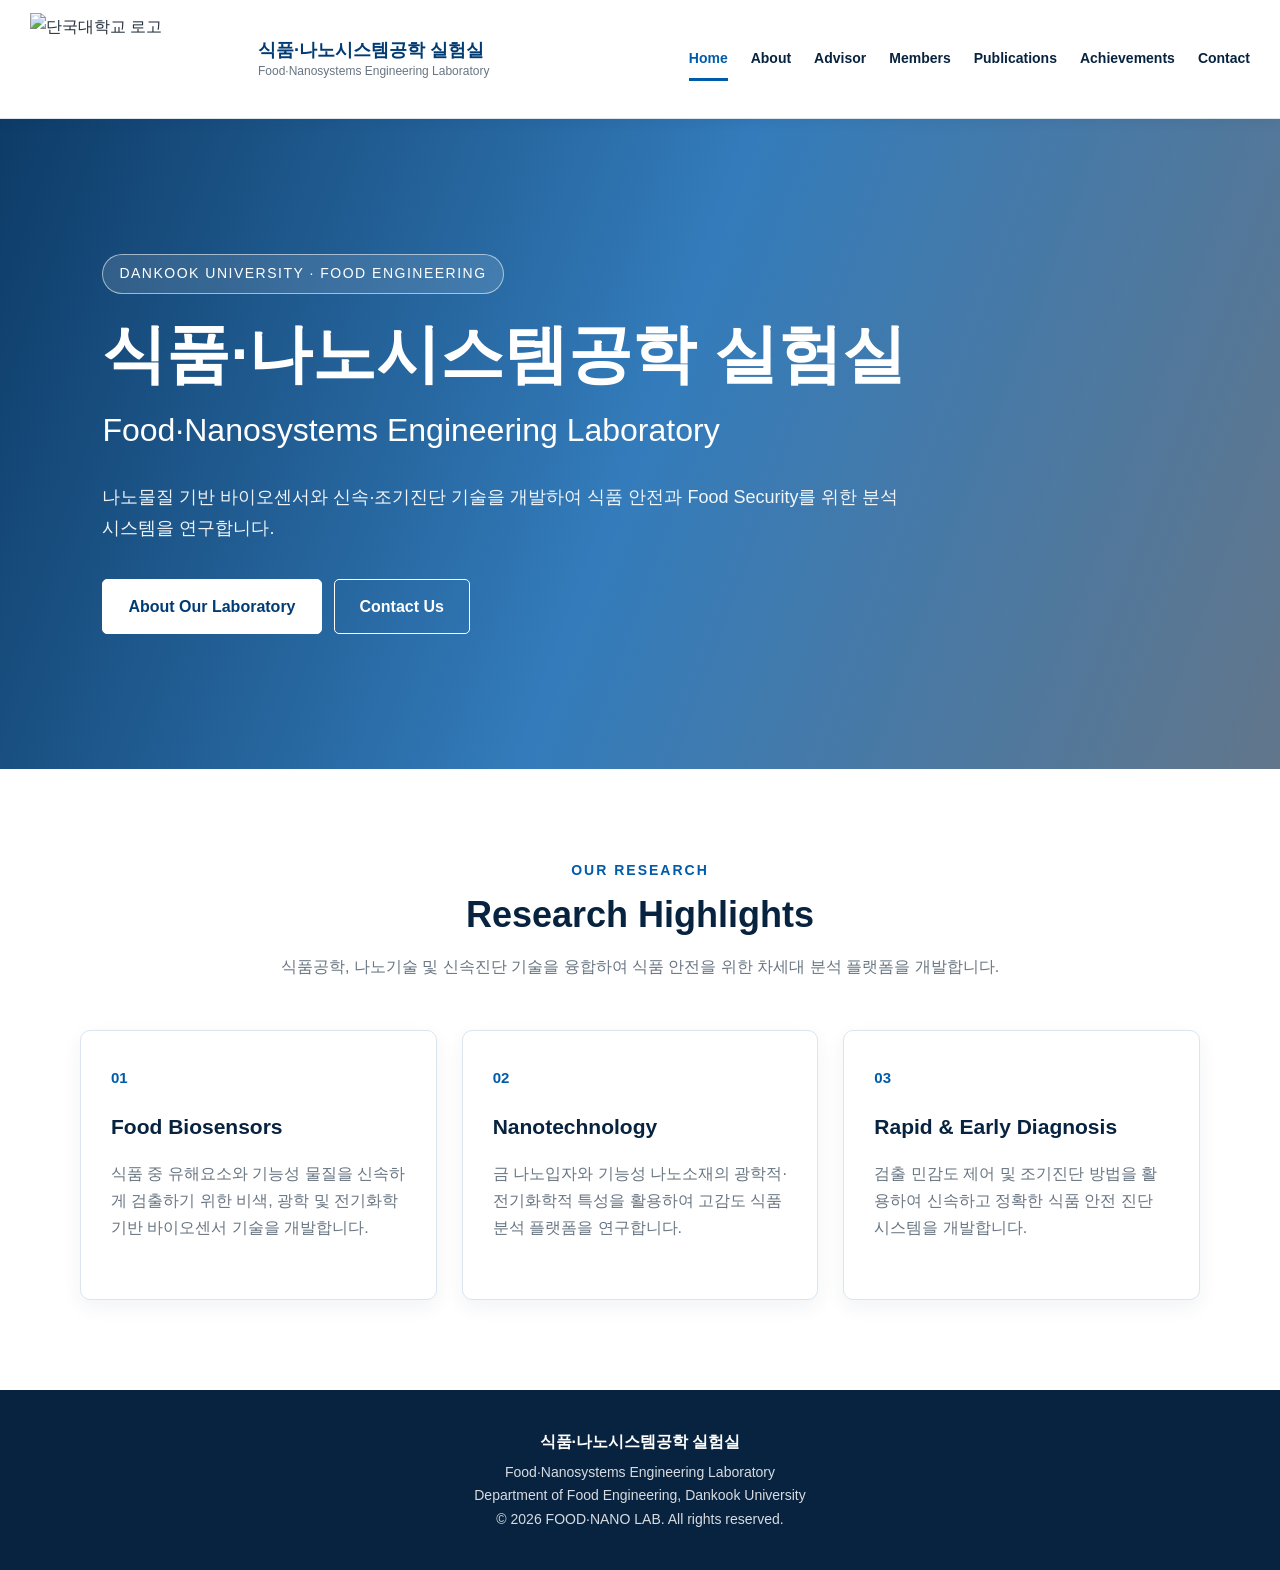
==== commit 32465790: "Add files via upload" ====
--- a/index.html
+++ b/index.html
@@ -3,799 +3,72 @@
 <head>
   <meta charset="UTF-8">
   <meta name="viewport" content="width=device-width, initial-scale=1.0">
-
-  <meta
-    name="description"
-    content="단국대학교 식품·나노시스템공학 실험실 공식 홈페이지"
-  >
-
-  <title>식품·나노시스템공학 실험실 | FOOD·NANO LAB</title>
-
-  <style>
-    :root {
-      --dku-blue: #005baa;
-      --dku-dark-blue: #003f7d;
-      --dku-light-blue: #eaf4fc;
-      --navy: #102f4f;
-      --text: #25313d;
-      --gray: #687582;
-      --light-gray: #f5f8fb;
-      --border: #dce5ed;
-      --white: #ffffff;
-    }
-
-    * {
-      box-sizing: border-box;
-      margin: 0;
-      padding: 0;
-    }
-
-    html {
-      scroll-behavior: smooth;
-    }
-
-    body {
-      font-family:
-        Arial,
-        "Noto Sans KR",
-        "Apple SD Gothic Neo",
-        sans-serif;
-      color: var(--text);
-      line-height: 1.7;
-      background-color: var(--white);
-    }
-
-    a {
-      color: inherit;
-    }
-
-    header {
-      position: sticky;
-      top: 0;
-      z-index: 1000;
-      background-color: rgba(255, 255, 255, 0.96);
-      border-bottom: 1px solid var(--border);
-      box-shadow: 0 2px 12px rgba(16, 47, 79, 0.08);
-      backdrop-filter: blur(8px);
-    }
-
-    .header-inner {
-      max-width: 1250px;
-      min-height: 88px;
-      margin: 0 auto;
-      padding: 10px 30px;
-      display: flex;
-      justify-content: space-between;
-      align-items: center;
-      gap: 30px;
-    }
-
-    .brand {
-      display: flex;
-      align-items: center;
-      gap: 18px;
-      text-decoration: none;
-    }
-
-    .brand-logo-box {
-      width: 120px;
-      height: 64px;
-      padding: 5px 7px;
-      display: flex;
-      align-items: center;
-      justify-content: center;
-      flex-shrink: 0;
-      border-radius: 6px;
-      background-color: #ffffff;
-    }
-
-    .brand-logo-box img {
-      width: 100%;
-      height: 100%;
-      display: block;
-      object-fit: contain;
-    }
-
-    .brand-text strong {
-      display: block;
-      color: var(--dku-dark-blue);
-      font-size: 18px;
-      line-height: 1.35;
-    }
-
-    .brand-text span {
-      display: block;
-      color: var(--gray);
-      font-size: 12px;
-      line-height: 1.4;
-    }
-
-    nav {
-      display: flex;
-      align-items: center;
-      gap: 30px;
-    }
-
-    nav a {
-      position: relative;
-      color: var(--navy);
-      font-size: 15px;
-      font-weight: 700;
-      text-decoration: none;
-      padding: 28px 0;
-    }
-
-    nav a::after {
-      content: "";
-      position: absolute;
-      left: 0;
-      bottom: 20px;
-      width: 0;
-      height: 3px;
-      background-color: var(--dku-blue);
-      transition: width 0.25s ease;
-    }
-
-    nav a:hover {
-      color: var(--dku-blue);
-    }
-
-    nav a:hover::after {
-      width: 100%;
-    }
-
-    .hero {
-      position: relative;
-      min-height: 660px;
-      padding: 130px 8%;
-      display: flex;
-      align-items: center;
-      color: var(--white);
-      background:
-        linear-gradient(
-          110deg,
-          rgba(0, 54, 105, 0.94),
-          rgba(0, 91, 170, 0.78),
-          rgba(16, 47, 79, 0.65)
-        ),
-        url("https://images.unsplash.com/photo-1532187863486-abf9dbad1b69?auto=format&fit=crop&w=1800&q=85");
-      background-size: cover;
-      background-position: center;
-    }
-
-    .hero-content {
-      width: 100%;
-      max-width: 1250px;
-      margin: 0 auto;
-    }
-
-    .hero-label {
-      display: inline-block;
-      margin-bottom: 20px;
-      padding: 7px 16px;
-      border: 1px solid rgba(255, 255, 255, 0.55);
-      border-radius: 30px;
-      background-color: rgba(255, 255, 255, 0.12);
-      font-size: 14px;
-      letter-spacing: 1.5px;
-    }
-
-    .hero h1 {
-      max-width: 900px;
-      margin-bottom: 14px;
-      font-size: clamp(38px, 5vw, 66px);
-      line-height: 1.25;
-      word-break: keep-all;
-    }
-
-    .hero h2 {
-      max-width: 900px;
-      margin-bottom: 30px;
-      font-size: clamp(21px, 2.5vw, 32px);
-      font-weight: 400;
-      line-height: 1.4;
-    }
-
-    .hero p {
-      max-width: 820px;
-      color: rgba(255, 255, 255, 0.92);
-      font-size: 18px;
-      word-break: keep-all;
-    }
-
-    .hero-button {
-      display: inline-block;
-      margin-top: 35px;
-      padding: 13px 25px;
-      border-radius: 5px;
-      background-color: var(--white);
-      color: var(--dku-dark-blue);
-      font-weight: 700;
-      text-decoration: none;
-      transition:
-        transform 0.2s ease,
-        background-color 0.2s ease;
-    }
-
-    .hero-button:hover {
-      transform: translateY(-2px);
-      background-color: var(--dku-light-blue);
-    }
-
-    .section {
-      max-width: 1180px;
-      margin: 0 auto;
-      padding: 95px 30px;
-    }
-
-    .section-heading {
-      margin-bottom: 50px;
-      text-align: center;
-    }
-
-    .section-heading span {
-      display: block;
-      margin-bottom: 8px;
-      color: var(--dku-blue);
-      font-size: 14px;
-      font-weight: 700;
-      letter-spacing: 2px;
-    }
-
-    .section-heading h2 {
-      color: var(--navy);
-      font-size: 36px;
-      line-height: 1.35;
-    }
-
-    .section-heading p {
-      max-width: 730px;
-      margin: 14px auto 0;
-      color: var(--gray);
-    }
-
-    .about-grid {
-      display: grid;
-      grid-template-columns: repeat(2, 1fr);
-      gap: 28px;
-    }
-
-    .about-card {
-      padding: 38px;
-      border: 1px solid var(--border);
-      border-top: 5px solid var(--dku-blue);
-      border-radius: 10px;
-      background-color: var(--white);
-      box-shadow: 0 10px 28px rgba(16, 47, 79, 0.07);
-    }
-
-    .about-card h3 {
-      margin-bottom: 20px;
-      color: var(--dku-dark-blue);
-      font-size: 23px;
-    }
-
-    .about-card p + p {
-      margin-top: 16px;
-    }
-
-    .research-section {
-      background-color: var(--light-gray);
-    }
-
-    .research-grid {
-      display: grid;
-      grid-template-columns: repeat(3, 1fr);
-      gap: 25px;
-    }
-
-    .research-card {
-      min-height: 265px;
-      padding: 34px 30px;
-      border: 1px solid var(--border);
-      border-radius: 10px;
-      background-color: var(--white);
-      box-shadow: 0 7px 20px rgba(16, 47, 79, 0.06);
-      transition:
-        transform 0.25s ease,
-        box-shadow 0.25s ease;
-    }
-
-    .research-card:hover {
-      transform: translateY(-6px);
-      box-shadow: 0 14px 30px rgba(16, 47, 79, 0.12);
-    }
-
-    .research-number {
-      margin-bottom: 18px;
-      color: var(--dku-blue);
-      font-size: 15px;
-      font-weight: 700;
-    }
-
-    .research-card h3 {
-      margin-bottom: 15px;
-      color: var(--navy);
-      font-size: 21px;
-    }
-
-    .research-card p {
-      color: var(--gray);
-    }
-
-    .contact-section {
-      background:
-        linear-gradient(
-          135deg,
-          var(--dku-dark-blue),
-          var(--dku-blue)
-        );
-    }
-
-    .contact-section .section-heading span,
-    .contact-section .section-heading h2,
-    .contact-section .section-heading p {
-      color: var(--white);
-    }
-
-    .contact-section .section-heading p {
-      opacity: 0.87;
-    }
-
-    .contact-grid {
-      display: grid;
-      grid-template-columns: repeat(2, 1fr);
-      gap: 28px;
-      margin-bottom: 35px;
-    }
-
-    .contact-card {
-      padding: 38px;
-      border-radius: 12px;
-      background-color: var(--white);
-      box-shadow: 0 12px 30px rgba(0, 30, 60, 0.2);
-    }
-
-    .contact-role {
-      margin-bottom: 8px;
-      color: var(--dku-blue);
-      font-size: 14px;
-      font-weight: 700;
-      letter-spacing: 0.7px;
-    }
-
-    .contact-card h3 {
-      margin-bottom: 5px;
-      color: var(--navy);
-      font-size: 27px;
-    }
-
-    .contact-status {
-      margin-bottom: 22px;
-      color: var(--gray);
-      font-size: 15px;
-    }
-
-    .contact-info {
-      padding-top: 20px;
-      border-top: 1px solid var(--border);
-    }
-
-    .contact-info p {
-      margin-bottom: 8px;
-    }
-
-    .contact-info strong {
-      color: var(--dku-dark-blue);
-    }
-
-    .contact-info a {
-      color: var(--dku-blue);
-      text-decoration: none;
-    }
-
-    .contact-info a:hover {
-      text-decoration: underline;
-    }
-
-    .map-box {
-      overflow: hidden;
-      border: 6px solid rgba(255, 255, 255, 0.25);
-      border-radius: 12px;
-      background-color: var(--white);
-      box-shadow: 0 12px 30px rgba(0, 30, 60, 0.2);
-    }
-
-    .map-box iframe {
-      width: 100%;
-      height: 430px;
-      display: block;
-      border: 0;
-    }
-
-    .map-link {
-      padding: 18px 22px;
-      text-align: center;
-      background-color: var(--white);
-    }
-
-    .map-link a {
-      color: var(--dku-blue);
-      font-weight: 700;
-      text-decoration: none;
-    }
-
-    .map-link a:hover {
-      text-decoration: underline;
-    }
-
-    footer {
-      padding: 38px 20px;
-      background-color: #08233f;
-      color: rgba(255, 255, 255, 0.85);
-      text-align: center;
-      font-size: 14px;
-    }
-
-    footer strong {
-      display: block;
-      margin-bottom: 5px;
-      color: var(--white);
-      font-size: 16px;
-    }
-
-    @media (max-width: 900px) {
-      .header-inner {
-        flex-direction: column;
-        align-items: flex-start;
-        padding: 14px 24px;
-      }
-
-      nav {
-        width: 100%;
-        gap: 20px;
-        overflow-x: auto;
-      }
-
-      nav a {
-        padding: 7px 0 12px;
-        white-space: nowrap;
-      }
-
-      nav a::after {
-        bottom: 5px;
-      }
-
-      .hero {
-        min-height: 590px;
-        padding: 100px 30px;
-      }
-
-      .about-grid,
-      .research-grid,
-      .contact-grid {
-        grid-template-columns: 1fr;
-      }
-    }
-
-    @media (max-width: 600px) {
-      .brand-logo-box {
-        width: 92px;
-        height: 52px;
-      }
-
-      .brand-text strong {
-        font-size: 15px;
-      }
-
-      .brand-text span {
-        font-size: 10px;
-      }
-
-      .hero h1 {
-        font-size: 36px;
-      }
-
-      .hero h2 {
-        font-size: 21px;
-      }
-
-      .hero p {
-        font-size: 16px;
-      }
-
-      .section {
-        padding: 70px 20px;
-      }
-
-      .section-heading h2 {
-        font-size: 29px;
-      }
-
-      .about-card,
-      .contact-card {
-        padding: 28px 23px;
-      }
-
-      .map-box iframe {
-        height: 340px;
-      }
-    }
-  </style>
+  <meta name="description" content="단국대학교 식품·나노시스템공학 실험실">
+  <title>식품·나노시스템공학 실험실</title>
+  <link rel="stylesheet" href="styles.css">
 </head>
-
 <body>
 
-  <header>
-    <div class="header-inner">
+<header>
+  <div class="header-inner">
+    <a class="brand" href="index.html">
+      <div class="brand-logo-box"><img src="dku-logo.jpg" alt="단국대학교 로고"></div>
+      <div class="brand-text">
+        <strong>식품·나노시스템공학 실험실</strong>
+        <span>Food·Nanosystems Engineering Laboratory</span>
+      </div>
+    </a>
+    
+<nav aria-label="주요 메뉴">
+  <a class="active" href="index.html">Home</a>
+  <a href="about.html">About</a>
+  <a href="advisor.html">Advisor</a>
+  <a href="members.html">Members</a>
+  <a href="publications.html">Publications</a>
+  <a href="achievements.html">Achievements</a>
+  <a href="contact.html">Contact</a>
+</nav>
 
-      <a class="brand" href="#home">
-        <div class="brand-logo-box">
-          <img src="./dku-logo.jpg" alt="단국대학교 로고">
-        </div>
+  </div>
+</header>
 
-        <div class="brand-text">
-          <strong>식품·나노시스템공학 실험실</strong>
-          <span>Food·Nanosystems Engineering Laboratory</span>
-        </div>
-      </a>
+<main>
 
-      <nav aria-label="주요 메뉴">
-        <a href="#home">Home</a>
-        <a href="#about">About</a>
-        <a href="#research">Research</a>
-        <a href="#contact">Contact</a>
-      </nav>
+<section class="hero">
+  <div class="hero-content">
+    <div class="hero-label">DANKOOK UNIVERSITY · FOOD ENGINEERING</div>
+    <h1>식품·나노시스템공학 실험실</h1>
+    <h2>Food·Nanosystems Engineering Laboratory</h2>
+    <p>나노물질 기반 바이오센서와 신속·조기진단 기술을 개발하여 식품 안전과 Food Security를 위한 분석 시스템을 연구합니다.</p>
+    <div class="button-group">
+      <a class="button" href="about.html">About Our Laboratory</a>
+      <a class="button button-outline" href="contact.html">Contact Us</a>
+    </div>
+  </div>
+</section>
+<section>
+  <div class="section">
+    <div class="section-heading">
+      <span>OUR RESEARCH</span>
+      <h2>Research Highlights</h2>
+      <p>식품공학, 나노기술 및 신속진단 기술을 융합하여 식품 안전을 위한 차세대 분석 플랫폼을 개발합니다.</p>
+    </div>
+    <div class="research-grid">
+      <article class="research-card"><div class="research-number">01</div><h3>Food Biosensors</h3><p>식품 중 유해요소와 기능성 물질을 신속하게 검출하기 위한 비색, 광학 및 전기화학 기반 바이오센서 기술을 개발합니다.</p></article>
+      <article class="research-card"><div class="research-number">02</div><h3>Nanotechnology</h3><p>금 나노입자와 기능성 나노소재의 광학적·전기화학적 특성을 활용하여 고감도 식품 분석 플랫폼을 연구합니다.</p></article>
+      <article class="research-card"><div class="research-number">03</div><h3>Rapid & Early Diagnosis</h3><p>검출 민감도 제어 및 조기진단 방법을 활용하여 신속하고 정확한 식품 안전 진단 시스템을 개발합니다.</p></article>
+    </div>
+  </div>
+</section>
 
-    </div>
-  </header>
+</main>
 
-  <main>
-
-    <section class="hero" id="home">
-      <div class="hero-content">
-
-        <div class="hero-label">
-          DANKOOK UNIVERSITY · FOOD ENGINEERING
-        </div>
-
-        <h1>식품·나노시스템공학 실험실</h1>
-
-        <h2>Food·Nanosystems Engineering Laboratory</h2>
-
-        <p>
-          나노물질 기반 바이오센서와 신속·조기진단 기술을 개발하여
-          식품 안전과 Food Security를 위한 분석 시스템을 연구합니다.
-        </p>
-
-        <a class="hero-button" href="#about">
-          Learn More
-        </a>
-
-      </div>
-    </section>
-
-    <section id="about">
-      <div class="section">
-
-        <div class="section-heading">
-          <span>ABOUT US</span>
-          <h2>About Our Laboratory</h2>
-          <p>
-            나노기술과 바이오센서 기술을 기반으로 식품 안전과
-            신속진단을 위한 차세대 분석 시스템을 연구합니다.
-          </p>
-        </div>
-
-        <div class="about-grid">
-
-          <article class="about-card">
-            <h3>실험실 소개</h3>
-
-            <p>
-              식품·나노시스템공학 실험실은 나노물질을 활용하여
-              유해요소 및 기능성 물질 검출을 위한 바이오센서를 개발합니다.
-            </p>
-
-            <p>
-              또한 신속진단을 위한 검출 민감도 제어 기술과 조기진단 방법을
-              활용하여 식품 안전과 안정적인 공급을 지원하는
-              Food Security 시스템 개발 등의 연구를 수행하고 있습니다.
-            </p>
-          </article>
-
-          <article class="about-card">
-            <h3>About the Laboratory</h3>
-
-            <p>
-              The Food·Nanosystems Engineering Laboratory develops
-              biosensors for the detection of hazardous factors and
-              functional compounds using nanomaterials.
-            </p>
-
-            <p>
-              Our research also focuses on controlling detection sensitivity
-              for rapid diagnosis, applying early detection methods, and
-              developing food security systems that support food safety and
-              a stable food supply.
-            </p>
-          </article>
-
-        </div>
-      </div>
-    </section>
-
-    <section class="research-section" id="research">
-      <div class="section">
-
-        <div class="section-heading">
-          <span>RESEARCH</span>
-          <h2>Research Areas</h2>
-          <p>
-            식품공학, 나노기술 및 인공지능을 융합한 연구를 수행합니다.
-          </p>
-        </div>
-
-        <div class="research-grid">
-
-          <article class="research-card">
-            <div class="research-number">01</div>
-            <h3>Food Biosensors</h3>
-            <p>
-              식품 중 유해요소와 기능성 물질을 신속하게 검출하기 위한
-              비색, 광학 및 전기화학 기반 바이오센서 기술을 개발합니다.
-            </p>
-          </article>
-
-          <article class="research-card">
-            <div class="research-number">02</div>
-            <h3>Nanotechnology</h3>
-            <p>
-              금 나노입자와 기능성 나노소재의 광학적·전기화학적 특성을
-              활용하여 고감도 식품 분석 플랫폼을 연구합니다.
-            </p>
-          </article>
-
-          <article class="research-card">
-            <div class="research-number">03</div>
-            <h3>Rapid & Early Diagnosis</h3>
-            <p>
-              검출 민감도 제어와 조기진단 방법을 활용하여 신속하고
-              정확한 식품 안전 진단 시스템을 개발합니다.
-            </p>
-          </article>
-
-        </div>
-      </div>
-    </section>
-
-    <section class="contact-section" id="contact">
-      <div class="section">
-
-        <div class="section-heading">
-          <span>CONTACT</span>
-          <h2>Contact Our Laboratory</h2>
-          <p>
-            연구, 공동연구 및 실험실 관련 문의는 아래 연락처로 부탁드립니다.
-          </p>
-        </div>
-
-        <div class="contact-grid">
-
-          <article class="contact-card">
-            <div class="contact-role">PRINCIPAL INVESTIGATOR</div>
-
-            <h3>유영상</h3>
-
-            <div class="contact-status">
-              Assistant Professor
-            </div>
-
-            <div class="contact-info">
-              <p>
-                <strong>Affiliation</strong><br>
-                단국대학교 식품공학과
-              </p>
-
-              <p>
-                <strong>Office</strong><br>
-                공학관 506호
-              </p>
-
-              <p>
-                <strong>Address</strong><br>
-                충남 천안시 동남구 단대로 119
-              </p>
-
-              <p>
-                <strong>Tel.</strong>
-                <a href="tel:0415503563">041-550-3563</a>
-              </p>
-
-              <p>
-                <strong>Email</strong>
-                <a href="mailto:ysyou7@dankook.ac.kr">
-                  ysyou7@dankook.ac.kr
-                </a>
-              </p>
-            </div>
-          </article>
-
-          <article class="contact-card">
-            <div class="contact-role">
-              LAB MANAGER · SAFETY MANAGER
-            </div>
-
-            <h3>이지혜</h3>
-
-            <div class="contact-status">
-              Ph.D. Student
-            </div>
-
-            <div class="contact-info">
-              <p>
-                <strong>Affiliation</strong><br>
-                단국대학교 식품공학과
-              </p>
-
-              <p>
-                <strong>Laboratory</strong><br>
-                공학관 524호
-              </p>
-
-              <p>
-                <strong>Address</strong><br>
-                충남 천안시 동남구 단대로 119
-              </p>
-
-              <p>
-                <strong>Tel.</strong>
-                <a href="tel:0415296163">041-529-6163</a>
-              </p>
-
-              <p>
-                <strong>Email</strong>
-                <a href="mailto:jihaelee0508@dankook.ac.kr">
-                  jihaelee0508@dankook.ac.kr
-                </a>
-              </p>
-            </div>
-          </article>
-
-        </div>
-
-        <div class="map-box">
-
-          <iframe
-            title="단국대학교 천안캠퍼스 공학관 위치"
-            src="https://www.google.com/maps?q=단국대학교+천안캠퍼스+공학관&output=embed"
-            loading="lazy"
-            allowfullscreen
-            referrerpolicy="no-referrer-when-downgrade">
-          </iframe>
-
-          <div class="map-link">
-            <a
-              href="https://maps.app.goo.gl/obGZvCjWVtRnYGpY9"
-              target="_blank"
-              rel="noopener noreferrer">
-              Google Maps에서 단국대학교 공학관 위치 보기
-            </a>
-          </div>
-
-        </div>
-
-      </div>
-    </section>
-
-  </main>
-
-  <footer>
-    <strong>식품·나노시스템공학 실험실</strong>
-    <p>Food·Nanosystems Engineering Laboratory</p>
-    <p>Department of Food Engineering, Dankook University</p>
-    <p>© 2026 FOOD·NANO LAB. All rights reserved.</p>
-  </footer>
+<footer>
+  <strong>식품·나노시스템공학 실험실</strong>
+  <p>Food·Nanosystems Engineering Laboratory</p>
+  <p>Department of Food Engineering, Dankook University</p>
+  <p>© 2026 FOOD·NANO LAB. All rights reserved.</p>
+</footer>
 
 </body>
 </html>
--- a/styles.css
+++ b/styles.css
@@ -0,0 +1,327 @@
+:root {
+  --dku-blue: #005baa;
+  --dku-dark-blue: #003b73;
+  --dku-deep-navy: #08233f;
+  --dku-light-blue: #eaf4fc;
+  --text: #25313d;
+  --gray: #687582;
+  --light-gray: #f5f8fb;
+  --border: #dce5ed;
+  --white: #ffffff;
+}
+
+* { box-sizing: border-box; margin: 0; padding: 0; }
+html { scroll-behavior: smooth; }
+body {
+  font-family: Arial, "Noto Sans KR", "Apple SD Gothic Neo", sans-serif;
+  color: var(--text);
+  line-height: 1.7;
+  background: var(--white);
+}
+a { color: inherit; }
+img { max-width: 100%; }
+
+header {
+  position: sticky;
+  top: 0;
+  z-index: 1000;
+  background: rgba(255,255,255,.97);
+  border-bottom: 1px solid var(--border);
+  box-shadow: 0 2px 12px rgba(16,47,79,.08);
+  backdrop-filter: blur(8px);
+}
+.header-inner {
+  max-width: 1450px;
+  min-height: 112px;
+  margin: 0 auto;
+  padding: 12px 30px;
+  display: flex;
+  justify-content: space-between;
+  align-items: center;
+  gap: 30px;
+}
+.brand { display:flex; align-items:center; gap:18px; text-decoration:none; flex-shrink:0; }
+.brand-logo-box {
+  width: 210px;
+  height: 92px;
+  display:flex;
+  align-items:center;
+  justify-content:center;
+  flex-shrink:0;
+  background:var(--white);
+}
+.brand-logo-box img { width:100%; height:100%; object-fit:contain; display:block; }
+.brand-text strong { display:block; color:var(--dku-dark-blue); font-size:18px; line-height:1.35; }
+.brand-text span { display:block; color:var(--gray); font-size:12px; line-height:1.4; }
+
+nav { display:flex; align-items:center; justify-content:flex-end; gap:23px; }
+nav a {
+  position:relative;
+  color:var(--dku-deep-navy);
+  font-size:14px;
+  font-weight:700;
+  text-decoration:none;
+  padding:35px 0;
+  white-space:nowrap;
+}
+nav a::after {
+  content:"";
+  position:absolute;
+  left:0;
+  bottom:25px;
+  width:0;
+  height:3px;
+  background:var(--dku-blue);
+  transition:width .25s ease;
+}
+nav a:hover, nav a.active { color:var(--dku-blue); }
+nav a:hover::after, nav a.active::after { width:100%; }
+
+.hero {
+  min-height:650px;
+  padding:125px 8%;
+  display:flex;
+  align-items:center;
+  color:var(--white);
+  background:
+    linear-gradient(110deg, rgba(0,49,95,.95), rgba(0,91,170,.80), rgba(16,47,79,.66)),
+    url("https://images.unsplash.com/photo-1532187863486-abf9dbad1b69?auto=format&fit=crop&w=1800&q=85");
+  background-size:cover;
+  background-position:center;
+}
+.hero-content { width:100%; max-width:1250px; margin:0 auto; }
+.hero-label {
+  display:inline-block;
+  margin-bottom:20px;
+  padding:7px 16px;
+  border:1px solid rgba(255,255,255,.55);
+  border-radius:30px;
+  background:rgba(255,255,255,.12);
+  font-size:14px;
+  letter-spacing:1.5px;
+}
+.hero h1 { max-width:1000px; margin-bottom:14px; font-size:clamp(39px,5vw,66px); line-height:1.25; word-break:keep-all; }
+.hero h2 { max-width:1000px; margin-bottom:30px; font-size:clamp(21px,2.5vw,32px); font-weight:400; line-height:1.4; }
+.hero p { max-width:850px; color:rgba(255,255,255,.93); font-size:18px; word-break:keep-all; }
+
+.button-group { display:flex; flex-wrap:wrap; gap:12px; margin-top:35px; }
+.button {
+  display:inline-block;
+  padding:13px 25px;
+  border:1px solid var(--white);
+  border-radius:5px;
+  background:var(--white);
+  color:var(--dku-dark-blue);
+  font-weight:700;
+  text-decoration:none;
+  transition:transform .2s ease, background-color .2s ease;
+}
+.button:hover { transform:translateY(-2px); background:var(--dku-light-blue); }
+.button-outline { background:transparent; color:var(--white); }
+.button-outline:hover { background:rgba(255,255,255,.14); }
+
+.page-banner {
+  padding:85px 30px;
+  color:var(--white);
+  text-align:center;
+  background:
+    linear-gradient(110deg, rgba(0,59,115,.96), rgba(0,91,170,.82)),
+    url("https://images.unsplash.com/photo-1532094349884-543bc11b234d?auto=format&fit=crop&w=1800&q=85");
+  background-size:cover;
+  background-position:center;
+}
+.page-banner span { display:block; margin-bottom:10px; font-size:14px; font-weight:700; letter-spacing:2px; }
+.page-banner h1 { font-size:clamp(36px,5vw,55px); line-height:1.25; }
+.page-banner p { max-width:750px; margin:15px auto 0; color:rgba(255,255,255,.9); }
+
+.section { max-width:1180px; margin:0 auto; padding:90px 30px; }
+.section-light { background:var(--light-gray); }
+.section-heading { margin-bottom:50px; text-align:center; }
+.section-heading span { display:block; margin-bottom:8px; color:var(--dku-blue); font-size:14px; font-weight:700; letter-spacing:2px; }
+.section-heading h2 { color:var(--dku-deep-navy); font-size:36px; line-height:1.35; }
+.section-heading p { max-width:760px; margin:14px auto 0; color:var(--gray); }
+
+.about-grid { display:grid; grid-template-columns:repeat(2,1fr); gap:28px; }
+.about-card {
+  padding:38px;
+  border:1px solid var(--border);
+  border-top:5px solid var(--dku-blue);
+  border-radius:10px;
+  background:var(--white);
+  box-shadow:0 10px 28px rgba(16,47,79,.07);
+}
+.about-card h3 { margin-bottom:20px; color:var(--dku-dark-blue); font-size:23px; }
+.about-card p + p { margin-top:16px; }
+
+.research-grid { display:grid; grid-template-columns:repeat(3,1fr); gap:25px; }
+.research-card {
+  min-height:270px;
+  padding:34px 30px;
+  border:1px solid var(--border);
+  border-radius:10px;
+  background:var(--white);
+  box-shadow:0 7px 20px rgba(16,47,79,.06);
+  transition:transform .25s ease, box-shadow .25s ease;
+}
+.research-card:hover { transform:translateY(-6px); box-shadow:0 14px 30px rgba(16,47,79,.12); }
+.research-number { margin-bottom:18px; color:var(--dku-blue); font-size:15px; font-weight:700; }
+.research-card h3 { margin-bottom:15px; color:var(--dku-deep-navy); font-size:21px; }
+.research-card p { color:var(--gray); }
+
+.profile-card {
+  display:grid;
+  grid-template-columns:280px 1fr;
+  gap:45px;
+  padding:42px;
+  border:1px solid var(--border);
+  border-radius:14px;
+  background:var(--white);
+  box-shadow:0 12px 32px rgba(16,47,79,.08);
+}
+.profile-photo, .member-photo {
+  display:flex;
+  align-items:center;
+  justify-content:center;
+  border-radius:10px;
+  background:linear-gradient(135deg,var(--dku-light-blue),#d7eafb);
+  color:var(--dku-dark-blue);
+  text-align:center;
+  font-weight:700;
+}
+.profile-photo { min-height:330px; }
+.profile-role { margin-bottom:6px; color:var(--dku-blue); font-size:14px; font-weight:700; letter-spacing:1px; }
+.profile-content h2 { margin-bottom:5px; color:var(--dku-deep-navy); font-size:34px; }
+.profile-status { margin-bottom:25px; color:var(--gray); }
+.profile-info { padding:20px 0; border-top:1px solid var(--border); border-bottom:1px solid var(--border); }
+.profile-info p { margin-bottom:8px; }
+.profile-info strong { color:var(--dku-dark-blue); }
+.profile-info a, .member-card a { color:var(--dku-blue); text-decoration:none; }
+.profile-info a:hover, .member-card a:hover { text-decoration:underline; }
+
+.research-interests { margin-top:25px; }
+.research-interests h3 { margin-bottom:12px; color:var(--dku-deep-navy); }
+.tag-list { display:flex; flex-wrap:wrap; gap:10px; }
+.tag { padding:7px 13px; border-radius:30px; background:var(--dku-light-blue); color:var(--dku-dark-blue); font-size:14px; font-weight:700; }
+
+.member-section-title { margin-bottom:25px; padding-bottom:12px; border-bottom:3px solid var(--dku-blue); color:var(--dku-deep-navy); font-size:28px; }
+.member-grid { display:grid; grid-template-columns:repeat(3,1fr); gap:25px; }
+.member-card {
+  padding:30px;
+  border:1px solid var(--border);
+  border-radius:12px;
+  background:var(--white);
+  box-shadow:0 8px 24px rgba(16,47,79,.07);
+}
+.member-photo { height:210px; margin-bottom:24px; }
+.member-card h3 { color:var(--dku-deep-navy); font-size:23px; }
+.member-position { margin-bottom:18px; color:var(--dku-blue); font-weight:700; }
+.member-card p { color:var(--gray); margin-bottom:8px; }
+
+.year-block + .year-block { margin-top:60px; }
+.year-title { margin-bottom:25px; padding-bottom:10px; border-bottom:3px solid var(--dku-blue); color:var(--dku-deep-navy); font-size:30px; }
+.publication-item {
+  position:relative;
+  margin-bottom:18px;
+  padding:25px 28px 25px 50px;
+  border:1px solid var(--border);
+  border-radius:10px;
+  background:var(--white);
+}
+.publication-item::before {
+  content:"";
+  position:absolute;
+  left:24px;
+  top:31px;
+  width:9px;
+  height:9px;
+  border-radius:50%;
+  background:var(--dku-blue);
+}
+.publication-item h3 { margin-bottom:8px; color:var(--dku-deep-navy); font-size:19px; line-height:1.5; }
+.mla-citation { padding-left:28px; text-indent:-28px; color:var(--gray); line-height:1.8; }
+.publication-links { display:flex; flex-wrap:wrap; gap:10px; margin-top:15px; }
+.publication-links a {
+  display:inline-block;
+  padding:6px 14px;
+  border:1px solid var(--dku-blue);
+  border-radius:30px;
+  color:var(--dku-blue);
+  font-size:13px;
+  font-weight:700;
+  text-decoration:none;
+}
+.publication-links a:hover { background:var(--dku-blue); color:var(--white); }
+
+.award-list { display:grid; gap:20px; }
+.award-item {
+  display:grid;
+  grid-template-columns:110px 1fr;
+  gap:25px;
+  padding:27px 30px;
+  border:1px solid var(--border);
+  border-left:6px solid var(--dku-blue);
+  border-radius:10px;
+  background:var(--white);
+  box-shadow:0 7px 20px rgba(16,47,79,.05);
+}
+.award-year { color:var(--dku-blue); font-size:22px; font-weight:700; }
+.award-content h3 { margin-bottom:6px; color:var(--dku-deep-navy); font-size:20px; }
+.award-content p { color:var(--gray); }
+.award-content p + p { margin-top:6px; }
+.achievement-english { margin-top:20px; padding:20px 22px; border-radius:8px; background:var(--dku-light-blue); }
+.achievement-english h4 { margin-bottom:8px; color:var(--dku-dark-blue); font-size:17px; line-height:1.5; }
+.achievement-english p { color:var(--gray); }
+
+.contact-page { background:linear-gradient(135deg,var(--dku-dark-blue),var(--dku-blue)); }
+.contact-page .section-heading span,
+.contact-page .section-heading h2,
+.contact-page .section-heading p { color:var(--white); }
+.contact-page .section-heading p { opacity:.88; }
+.contact-grid { display:grid; grid-template-columns:repeat(2,1fr); gap:28px; margin-bottom:35px; }
+.contact-card { padding:38px; border-radius:12px; background:var(--white); box-shadow:0 12px 30px rgba(0,30,60,.2); }
+.contact-role { margin-bottom:8px; color:var(--dku-blue); font-size:14px; font-weight:700; letter-spacing:.7px; }
+.contact-card h3 { margin-bottom:5px; color:var(--dku-deep-navy); font-size:27px; }
+.contact-status { margin-bottom:22px; color:var(--gray); font-size:15px; }
+.contact-info { padding-top:20px; border-top:1px solid var(--border); }
+.contact-info p { margin-bottom:8px; }
+.contact-info strong { color:var(--dku-dark-blue); }
+.contact-info a { color:var(--dku-blue); text-decoration:none; }
+.contact-info a:hover { text-decoration:underline; }
+.map-box { overflow:hidden; border:6px solid rgba(255,255,255,.25); border-radius:12px; background:var(--white); box-shadow:0 12px 30px rgba(0,30,60,.2); }
+.map-box iframe { width:100%; height:460px; display:block; border:0; }
+.map-link { padding:18px 22px; text-align:center; background:var(--white); }
+.map-link a { color:var(--dku-blue); font-weight:700; text-decoration:none; }
+.map-link a:hover { text-decoration:underline; }
+
+footer { padding:38px 20px; background:var(--dku-deep-navy); color:rgba(255,255,255,.84); text-align:center; font-size:14px; }
+footer strong { display:block; margin-bottom:5px; color:var(--white); font-size:16px; }
+
+@media (max-width:1150px) {
+  .header-inner { flex-direction:column; align-items:flex-start; padding:12px 24px; }
+  nav { width:100%; justify-content:flex-start; gap:20px; overflow-x:auto; }
+  nav a { padding:8px 0 15px; }
+  nav a::after { bottom:6px; }
+}
+@media (max-width:900px) {
+  .hero { min-height:590px; padding:100px 30px; }
+  .about-grid,.research-grid,.contact-grid,.member-grid { grid-template-columns:1fr; }
+  .profile-card { grid-template-columns:1fr; }
+  .profile-photo { min-height:260px; }
+}
+@media (max-width:600px) {
+  .header-inner { min-height:auto; }
+  .brand { gap:10px; }
+  .brand-logo-box { width:145px; height:68px; }
+  .brand-text strong { font-size:14px; }
+  .brand-text span { font-size:9px; }
+  nav { gap:17px; }
+  nav a { font-size:13px; }
+  .hero h1 { font-size:35px; }
+  .hero h2 { font-size:21px; }
+  .hero p { font-size:16px; }
+  .section { padding:70px 20px; }
+  .section-heading h2 { font-size:29px; }
+  .about-card,.profile-card,.contact-card { padding:27px 22px; }
+  .award-item { grid-template-columns:1fr; gap:5px; }
+  .map-box iframe { height:350px; }
+}
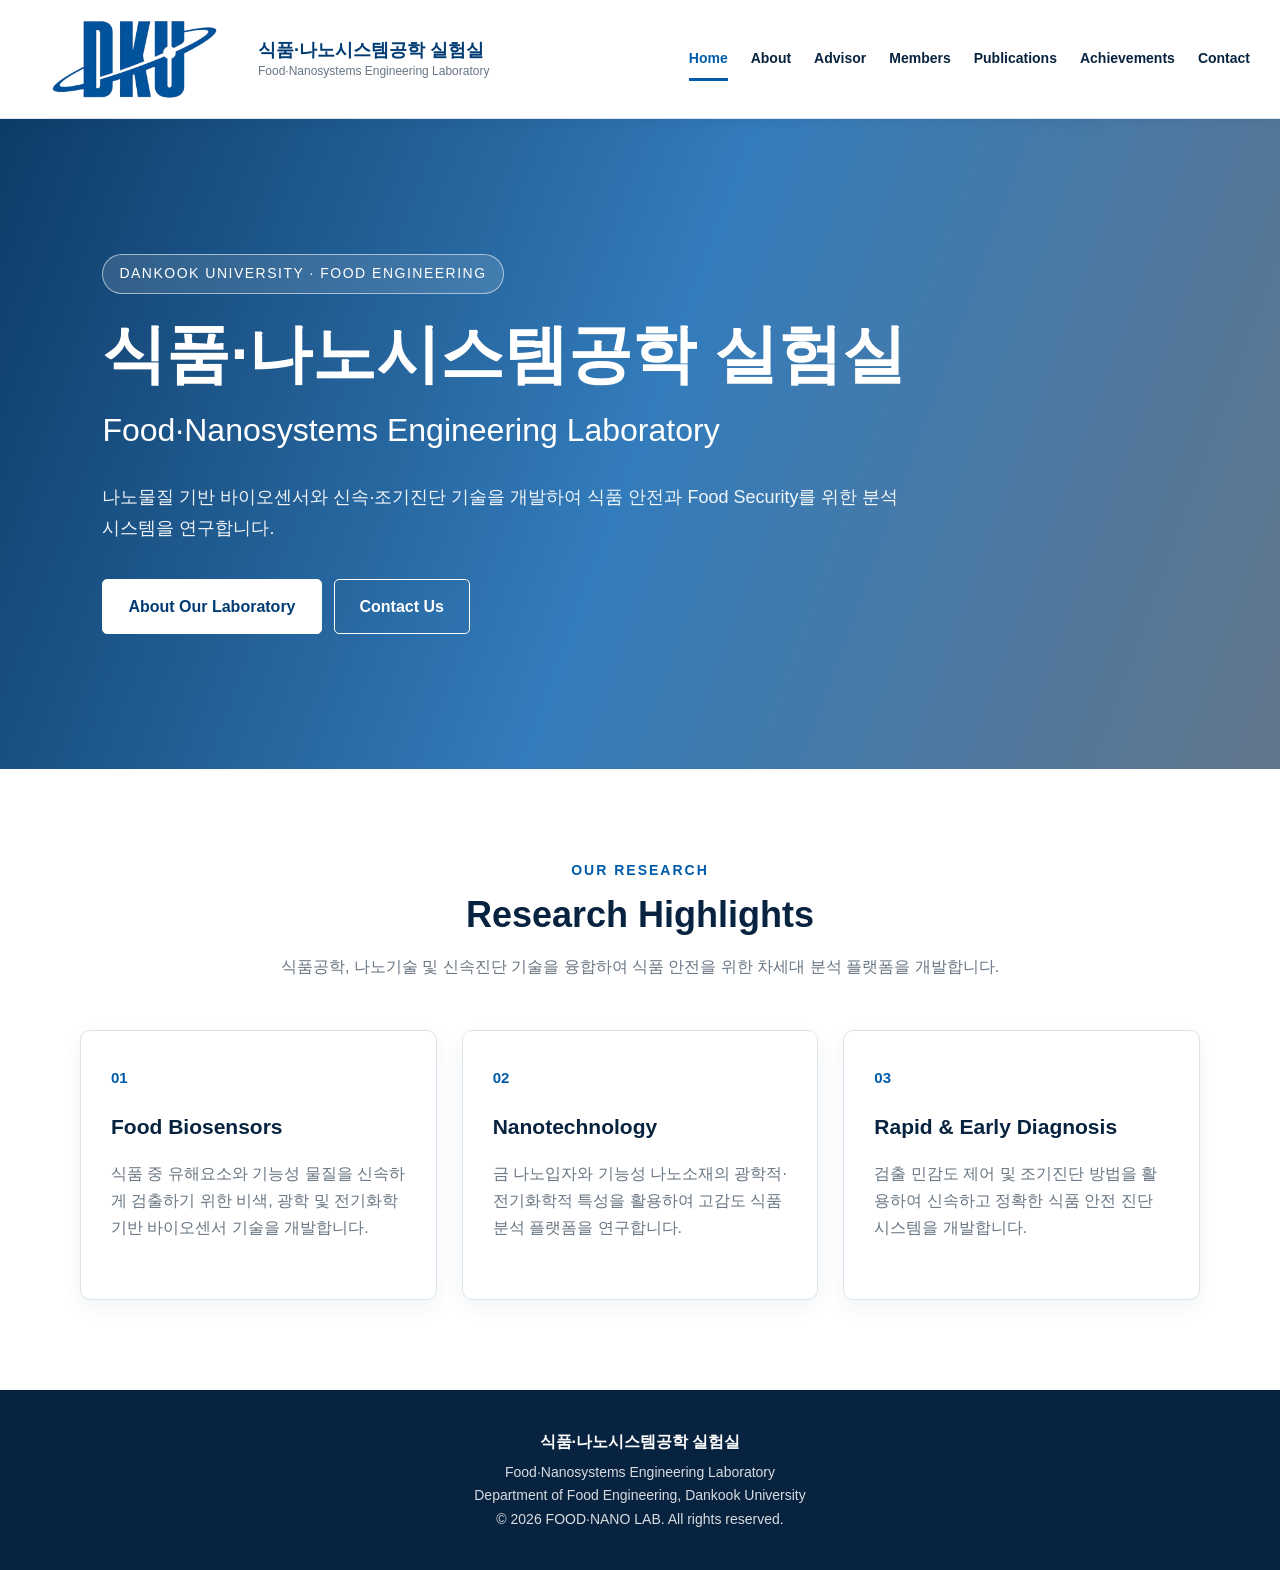
==== commit 16e568f8: "Update index.html" ====
--- a/index.html
+++ b/index.html
@@ -12,7 +12,7 @@
 <header>
   <div class="header-inner">
     <a class="brand" href="index.html">
-      <div class="brand-logo-box"><img src="dku-logo.jpg" alt="단국대학교 로고"></div>
+      <div class="brand-logo-box"><img src="dku-logo.png" alt="단국대학교 로고"></div>
       <div class="brand-text">
         <strong>식품·나노시스템공학 실험실</strong>
         <span>Food·Nanosystems Engineering Laboratory</span>
--- a/styles.css
+++ b/styles.css
@@ -325,3 +325,53 @@
   .award-item { grid-template-columns:1fr; gap:5px; }
   .map-box iframe { height:350px; }
 }
+
+
+.profile-photo img,
+.member-photo img {
+  width: 100%;
+  height: 100%;
+  display: block;
+  object-fit: cover;
+  border-radius: inherit;
+}
+
+.member-history {
+  margin-top: 18px;
+  padding-top: 16px;
+  border-top: 1px solid var(--border);
+}
+
+.member-history h4 {
+  margin-bottom: 8px;
+  color: var(--dku-deep-navy);
+  font-size: 16px;
+}
+
+.member-history p {
+  margin-bottom: 5px;
+  color: var(--gray);
+}
+
+
+.advisor-detail-section {
+  margin-top: 32px;
+  padding-top: 26px;
+  border-top: 1px solid var(--border);
+}
+
+.advisor-detail-section h3 {
+  margin-bottom: 14px;
+  color: var(--dku-deep-navy);
+  font-size: 23px;
+}
+
+.advisor-detail-section p {
+  color: var(--gray);
+  text-align: justify;
+  word-break: keep-all;
+}
+
+.advisor-detail-section p + p {
+  margin-top: 14px;
+}
